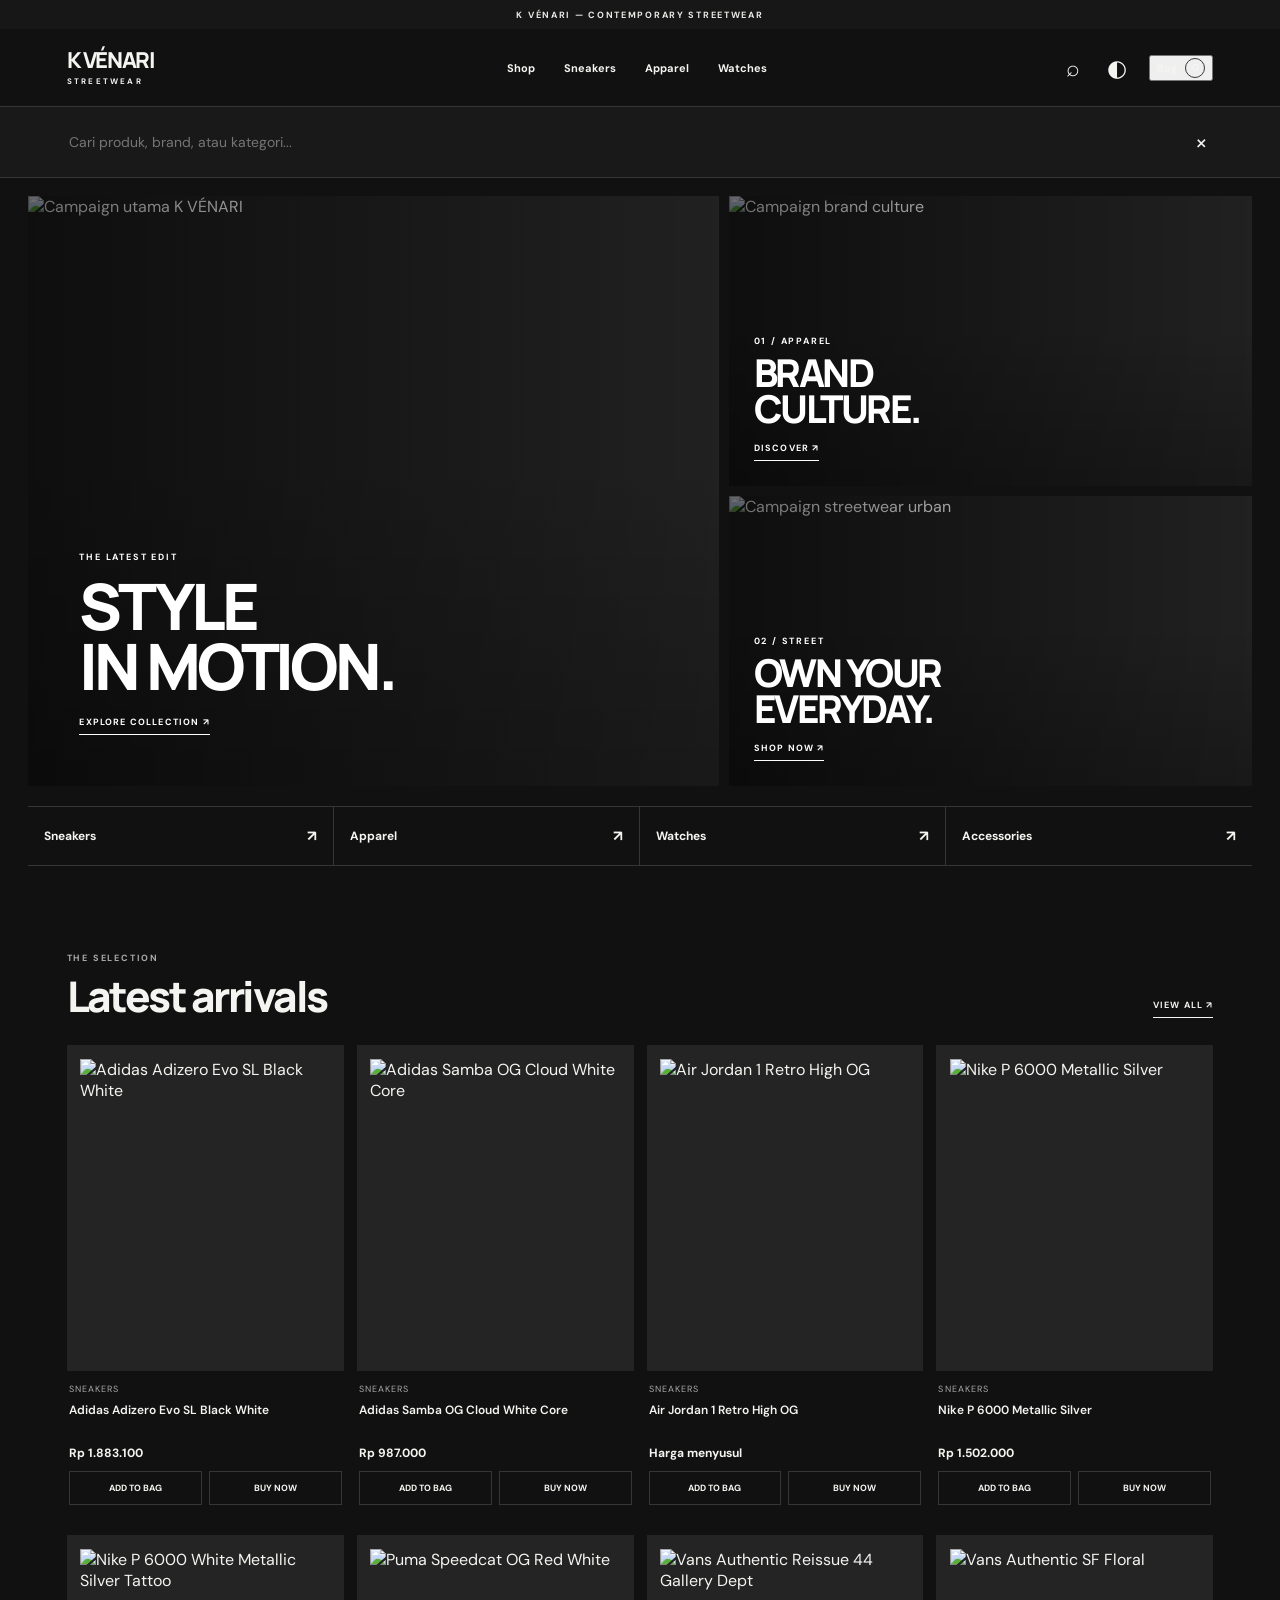
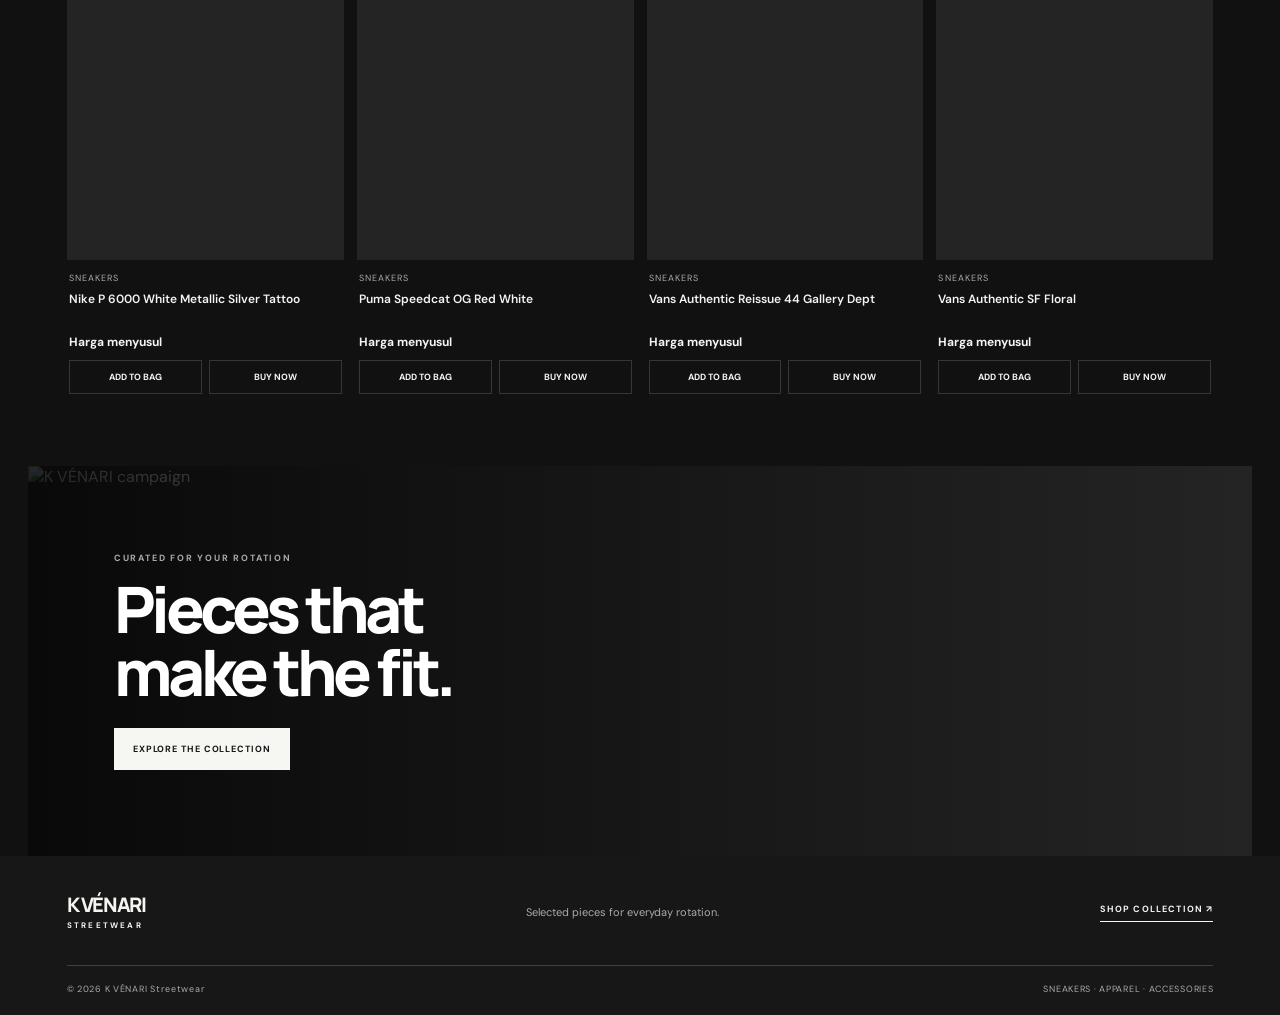
==== index.html @ 0b68bd4e "Add files via upload" ====
<!doctype html>
<html lang="id">
<head>
  <meta charset="utf-8">
  <meta name="viewport" content="width=device-width, initial-scale=1">
  <meta name="theme-color" content="#111111">
  <meta name="description" content="K VÉNARI Streetwear — sneakers, apparel, dan fashion pilihan.">
  <title>K VÉNARI — Streetwear</title>
  <link rel="preconnect" href="https://fonts.googleapis.com">
  <link rel="preconnect" href="https://fonts.gstatic.com" crossorigin>
  <link rel="stylesheet" href="style.css">
  <link rel="stylesheet" href="components.css">
  <link rel="stylesheet" href="responsive.css">
  <script src="products.js" defer></script>
  <script src="app.js" defer></script>
  <script src="cart.js" defer></script>
    <script src="home.js" defer></script>
</head>
<body>
  <div class="announcement">K VÉNARI — CONTEMPORARY STREETWEAR</div>
  <header class="site-header">
    <a class="wordmark" href="index.html" aria-label="K VÉNARI Beranda">K VÉNARI<span>STREETWEAR</span></a>
    <nav class="desktop-nav" aria-label="Navigasi utama">
      <a href="shop.html">Shop</a><a href="shop.html?category=Sneakers">Sneakers</a><a href="shop.html?category=Apparel">Apparel</a><a href="shop.html?category=Watches">Watches</a>
    </nav>
    <div class="header-actions">
      <button class="icon-button" id="search-toggle" aria-label="Cari produk">⌕</button>
      <button class="icon-button theme-toggle" id="theme-toggle" aria-label="Ubah tema">◐</button>
      <button class="bag-link" id="bag-open">Bag <span id="bag-count">0</span></button>
    </div>
  </header>
  <div class="search-panel" id="search-panel" hidden><input id="search-input" type="search" placeholder="Cari produk, brand, atau kategori..." aria-label="Cari produk"><button id="search-close" class="icon-button" aria-label="Tutup pencarian">×</button></div>

  <main>
    <section class="campaign-layout" aria-label="Campaign">
      <a class="campaign campaign-main" href="shop.html"><img src="assets/Campaign.jpg" alt="Campaign utama K VÉNARI" fetchpriority="high"><span class="campaign-shade"></span><span class="campaign-copy"><small>THE LATEST EDIT</small><strong>STYLE<br>IN MOTION.</strong><span class="text-link">EXPLORE COLLECTION ↗</span></span></a>
      <div class="campaign-side"><a class="campaign campaign-small" href="shop.html?category=Apparel"><img src="assets/Campaign2.jpg" alt="Campaign brand culture"><span class="campaign-shade"></span><span class="campaign-copy"><small>01 / APPAREL</small><strong>BRAND<br>CULTURE.</strong><span class="text-link">DISCOVER ↗</span></span></a><a class="campaign campaign-small" href="shop.html?category=Sneakers"><img src="assets/Campaign 3.jpg" alt="Campaign streetwear urban"><span class="campaign-shade"></span><span class="campaign-copy"><small>02 / STREET</small><strong>OWN YOUR<br>EVERYDAY.</strong><span class="text-link">SHOP NOW ↗</span></span></a></div>
    </section>
    <section class="category-strip" aria-label="Kategori produk"><button data-go-category="Sneakers">Sneakers <span>↗</span></button><button data-go-category="Apparel">Apparel <span>↗</span></button><button data-go-category="Watches">Watches <span>↗</span></button><button data-go-category="Accessories">Accessories <span>↗</span></button></section>
    <section class="section-block"><div class="section-heading"><div><p class="eyebrow">THE SELECTION</p><h1>Latest arrivals</h1></div><a class="text-link dark-link" href="shop.html">VIEW ALL ↗</a></div><div class="product-grid" id="latest-grid"></div></section>
    <section class="wide-banner"><img src="assets/Campaign2.jpg" alt="K VÉNARI campaign" loading="lazy"><div><p class="eyebrow">CURATED FOR YOUR ROTATION</p><h2>Pieces that<br>make the fit.</h2><a class="button button-light" href="shop.html">EXPLORE THE COLLECTION</a></div></section>
  </main>

  <footer class="site-footer"><div class="footer-top"><a class="wordmark footer-wordmark" href="index.html">K VÉNARI<span>STREETWEAR</span></a><p>Selected pieces for everyday rotation.</p><a class="text-link" href="shop.html">SHOP COLLECTION ↗</a></div><div class="footer-bottom"><span>© <span id="year"></span> K VÉNARI Streetwear</span><span>SNEAKERS · APPAREL · ACCESSORIES</span></div></footer>
  <div class="toast" id="toast" role="status" aria-live="polite"></div>
  <div class="bag-drawer" id="bag-drawer" aria-hidden="true"><section class="bag-panel" role="dialog" aria-modal="true" aria-label="Shopping bag"><div class="bag-panel-head"><h2>Your bag <span id="drawer-count">(0)</span></h2><button class="bag-close" id="bag-close" aria-label="Tutup keranjang">×</button></div><div id="bag-items"></div><div class="bag-footer" id="bag-footer"></div></section></div>
</body></html>
---- style.css ----
/* K VÉNARI — core design system */
@import url('https://fonts.googleapis.com/css2?family=DM+Sans:wght@400;500;600;700&family=Manrope:wght@400;500;600;700;800&display=swap');

:root {
    --bg: #f7f7f5;
    --surface: #fff;
    --text: #171717;
    --muted: #777;
    --line: #dededb;
    --soft: #efefec;
    --accent: #c9ff38;
    --header: rgba(247,247,245,.94);
    --shadow: 0 14px 40px rgba(0,0,0,.08)
}

:root[data-theme="dark"] {
    --bg: #111;
    --surface: #191919;
    --text: #f4f4f1;
    --muted: #aaa;
    --line: #363636;
    --soft: #242424;
    --header: rgba(17,17,17,.94);
    --accent: #c9ff38;
    --shadow: 0 14px 40px rgba(0,0,0,.25)
}

* {
    box-sizing: border-box
}

html {
    scroll-behavior: smooth;
    scroll-padding-top: 100px
}

body {
    margin: 0;
    background: var(--bg);
    color: var(--text);
    font-family: 'DM Sans',Arial,sans-serif;
    transition: background .2s,color .2s
}

a {
    color: inherit;
    text-decoration: none
}

button,input,select {
    font: inherit
}

button {
    color: inherit
}

.announcement {
    height: 29px;
    background: #171717;
    color: #eaeae7;
    display: flex;
    align-items: center;
    justify-content: center;
    font-size: 9px;
    letter-spacing: .19em;
    font-weight: 700
}

.site-header {
    height: 78px;
    padding: 0 5.2%;
    display: flex;
    align-items: center;
    justify-content: space-between;
    border-bottom: 1px solid var(--line);
    position: sticky;
    top: 0;
    z-index: 20;
    background: var(--header);
    backdrop-filter: blur(16px)
}

.wordmark {
    font-family: Manrope,Arial,sans-serif;
    font-size: 22px;
    font-weight: 800;
    letter-spacing: -1.4px;
    line-height: 1;
    display: flex;
    flex-direction: column;
    gap: 5px;
    white-space: nowrap
}

.wordmark span {
    font: 700 8px 'DM Sans',sans-serif;
    letter-spacing: .28em
}

.desktop-nav {
    display: flex;
    gap: 29px;
    margin-left: 5%;
    font-size: 11px;
    font-weight: 700
}

.desktop-nav a {
    padding: 10px 0;
    position: relative
}

.desktop-nav a:hover:after {
    content: '';
    position: absolute;
    bottom: 3px;
    left: 0;
    width: 100%;
    height: 1px;
    background: var(--text)
}

.header-actions {
    display: flex;
    align-items: center;
    gap: 17px
}

.icon-button {
    background: none;
    border: 0;
    cursor: pointer;
    font-size: 23px;
    padding: 5px
}

.bag-link {
    font-size: 11px;
    font-weight: 700;
    white-space: nowrap
}

.bag-link span {
    display: inline-grid;
    place-items: center;
    min-width: 20px;
    height: 20px;
    border: 1px solid var(--line);
    border-radius: 50%;
    margin-left: 4px;
    font-size: 10px
}

.search-panel {
    display: flex;
    gap: 12px;
    padding: 15px 5.2%;
    border-bottom: 1px solid var(--line);
    background: var(--surface)
}

.search-panel input {
    width: 100%;
    background: transparent;
    color: var(--text);
    border: 0;
    outline: 0;
    font-size: 14px
}

.campaign-layout {
    display: grid;
    grid-template-columns: 1.32fr 1fr;
    gap: 10px;
    padding: 18px 2.2% 0;
    min-height: 600px
}

.campaign {
    position: relative;
    overflow: hidden;
    display: block;
    background: #222;
    color: white;
    min-width: 0
}

.campaign img {
    width: 100%;
    height: 100%;
    position: absolute;
    inset: 0;
    object-fit: cover;
    transition: transform .65s cubic-bezier(.2,.7,.2,1)
}

.campaign:hover img {
    transform: scale(1.035)
}

.campaign-main {
    min-height: 590px
}

.campaign-side {
    display: grid;
    grid-template-rows: 1fr 1fr;
    gap: 10px;
    min-height: 590px
}

.campaign-small {
    min-height: 285px
}

.campaign-shade {
    position: absolute;
    inset: 0;
    background: linear-gradient(90deg,rgba(0,0,0,.58),rgba(0,0,0,.04) 100%),linear-gradient(0deg,rgba(0,0,0,.25),transparent 55%)
}

.campaign-copy {
    position: absolute;
    left: clamp(20px,4vw,58px);
    bottom: clamp(24px,4vw,54px);
    display: flex;
    flex-direction: column;
    align-items: flex-start;
    gap: 13px;
    max-width: 85%
}

.campaign-small .campaign-copy {
    left: 25px;
    bottom: 25px;
    gap: 8px
}

.campaign-copy small,.eyebrow {
    font-size: 9px;
    letter-spacing: .2em;
    font-weight: 700
}

.campaign-copy strong {
    font-family: Manrope,Arial,sans-serif;
    font-size: clamp(32px,5vw,70px);
    line-height: .94;
    letter-spacing: -.065em;
    font-weight: 800
}

.campaign-small .campaign-copy strong {
    font-size: clamp(24px,3vw,39px)
}

.text-link {
    font-size: 9px;
    letter-spacing: .13em;
    font-weight: 700;
    border-bottom: 1px solid currentColor;
    padding-bottom: 6px;
    display: inline-block
}

.campaign-copy .text-link {
    margin-top: 7px
}

.category-strip {
    display: grid;
    grid-template-columns: repeat(4,1fr);
    margin: 20px 2.2% 0;
    border-top: 1px solid var(--line);
    border-bottom: 1px solid var(--line)
}

.category-strip button {
    display: flex;
    justify-content: space-between;
    align-items: center;
    padding: 19px 16px;
    border: 0;
    border-right: 1px solid var(--line);
    background: transparent;
    font-size: 12px;
    font-weight: 700;
    cursor: pointer;
    text-align: left
}

.category-strip button:last-child {
    border-right: 0
}

.category-strip button span {
    font-size: 15px
}

.category-strip button:hover {
    background: var(--soft)
}

.section-block {
    padding: 86px 5.2% 72px
}

.section-heading {
    display: flex;
    align-items: flex-end;
    justify-content: space-between;
    gap: 20px;
    margin-bottom: 27px
}

.eyebrow {
    color: var(--muted);
    margin: 0 0 10px
}

.section-heading h1,.section-heading h2 {
    font: 800 clamp(28px,3.3vw,43px)/1.05 Manrope,Arial,sans-serif;
    letter-spacing: -.06em;
    margin: 0
}

.dark-link {
    color: var(--text);
    white-space: nowrap
}

.product-grid {
    display: grid;
    grid-template-columns: repeat(4,minmax(0,1fr));
    gap: 30px 13px
}

.product-card {
    min-width: 0;
    position: relative
}

.product-image {
    display: block;
    position: relative;
    overflow: hidden;
    background: var(--soft);
    aspect-ratio: 4/4.7
}

.product-image img {
    width: 100%;
    height: 100%;
    object-fit: contain;
    mix-blend-mode: multiply;
    transition: transform .35s;
    padding: 5%;
    display: block
}

.product-image:hover img {
    transform: scale(1.045)
}

:root[data-theme="dark"] .product-image img {
    mix-blend-mode: normal
}

.product-quick {
    position: absolute;
    left: 9px;
    right: 9px;
    bottom: 9px;
    background: var(--surface);
    color: var(--text);
    border: 0;
    padding: 11px 8px;
    font-size: 10px;
    font-weight: 700;
    letter-spacing: .04em;
    cursor: pointer;
    opacity: 0;
    transform: translateY(5px);
    transition: .2s
}

.product-image:hover .product-quick {
    opacity: 1;
    transform: none
}

.product-info {
    padding: 12px 2px 0
}

.product-category {
    font-size: 9px;
    letter-spacing: .12em;
    color: var(--muted);
    text-transform: uppercase;
    margin-bottom: 7px
}

.product-name {
    font-size: 12px;
    font-weight: 600;
    line-height: 1.45;
    display: block;
    min-height: 35px
}

.product-price {
    font-size: 12px;
    font-weight: 700;
    margin-top: 8px
}

.price-note {
    font-size: 10px;
    color: var(--muted);
    font-weight: 400
}

.wide-banner {
    position: relative;
    margin: 0 2.2%;
    min-height: 390px;
    background: #242424;
    color: white;
    overflow: hidden;
    display: flex;
    align-items: center
}

.wide-banner>img {
    position: absolute;
    inset: 0;
    width: 100%;
    height: 100%;
    object-fit: cover;
    opacity: .55
}

.wide-banner:after {
    content: '';
    position: absolute;
    inset: 0;
    background: linear-gradient(90deg,rgba(0,0,0,.75),transparent)
}

.wide-banner>div {
    position: relative;
    z-index: 1;
    padding: 50px 7%;
    max-width: 530px
}

.wide-banner h2 {
    font: 800 clamp(38px,5vw,64px)/.98 Manrope,sans-serif;
    letter-spacing: -.07em;
    margin: 14px 0 25px
}

.button {
    display: inline-flex;
    justify-content: center;
    align-items: center;
    padding: 14px 18px;
    font-size: 9px;
    font-weight: 700;
    letter-spacing: .1em;
    border: 1px solid transparent;
    cursor: pointer
}

.button-light {
    background: #f6f6f2;
    color: #171717
}

.button-dark {
    background: var(--text);
    color: var(--bg)
}

.button-outline {
    border-color: var(--line);
    background: transparent
}

.shop-toolbar {
    display: flex;
    justify-content: space-between;
    align-items: flex-start;
    gap: 20px;
    margin-bottom: 26px
}

.category-filters {
    display: flex;
    flex-wrap: wrap;
    gap: 7px
}

.filter-chip {
    border: 1px solid var(--line);
    background: transparent;
    padding: 9px 13px;
    border-radius: 30px;
    font-size: 10px;
    cursor: pointer
}

.filter-chip.active,.filter-chip:hover {
    background: var(--text);
    border-color: var(--text);
    color: var(--bg)
}

#sort-select {
    background: var(--surface);
    color: var(--text);
    border: 1px solid var(--line);
    padding: 10px;
    font-size: 10px;
    min-width: 130px
}

.result-count {
    font-size: 11px;
    color: var(--muted)
}

.empty-state {
    padding: 45px 0;
    color: var(--muted);
    font-size: 13px
}

.content-view {
    padding: 55px 5.2% 85px;
    min-height: 55vh
}

.breadcrumb {
    font-size: 10px;
    color: var(--muted);
    margin-bottom: 26px
}

.detail-layout {
    display: grid;
    grid-template-columns: 1.1fr .9fr;
    gap: 7%;
}

.detail-gallery {
    display: grid;
    grid-template-columns: repeat(2,minmax(0,1fr));
    gap: 9px;
    align-content: start
}

.detail-gallery img {
    width: 100%;
    aspect-ratio: 4/4.8;
    object-fit: contain;
    background: var(--soft);
    padding: 6%
}

.detail-info {
    position: sticky;
    top: 125px;
    align-self: start
}

.detail-info h1 {
    font: 800 clamp(28px,4vw,46px)/1.04 Manrope,sans-serif;
    letter-spacing: -.06em;
    margin: 8px 0 16px
}

.detail-price {
    font-size: 17px;
    font-weight: 700;
    margin: 20px 0
}

.detail-description {
    font-size: 13px;
    color: var(--muted);
    line-height: 1.8;
    border-top: 1px solid var(--line);
    padding-top: 18px
}

.detail-actions {
    display: flex;
    gap: 9px;
    margin-top: 24px
}

.detail-actions .button {
    flex: 1
}

.back-link {
    display: inline-block;
    margin-bottom: 25px;
    font-size: 11px;
    border-bottom: 1px solid var(--line);
    padding-bottom: 5px
}

.cart-layout {
    display: grid;
    grid-template-columns: 1.5fr .7fr;
    gap: 7%
}

.cart-list {
    border-top: 1px solid var(--line)
}

.cart-item {
    display: grid;
    grid-template-columns: 110px 1fr auto;
    gap: 17px;
    padding: 18px 0;
    border-bottom: 1px solid var(--line)
}

.cart-item img {
    width: 110px;
    height: 125px;
    object-fit: contain;
    background: var(--soft);
    padding: 6%
}

.cart-item h3 {
    font-size: 13px;
    margin: 4px 0 9px
}

.cart-item p {
    font-size: 11px;
    color: var(--muted);
    margin: 0 0 10px
}

.quantity-control {
    display: flex;
    align-items: center;
    gap: 12px;
    font-size: 12px
}

.quantity-control button,.remove-item {
    border: 1px solid var(--line);
    background: transparent;
    width: 26px;
    height: 26px;
    cursor: pointer
}

.remove-item {
    width: auto;
    height: auto;
    border: 0;
    text-decoration: underline;
    color: var(--muted);
    font-size: 10px;
    margin-top: 8px
}

.cart-summary {
    background: var(--surface);
    padding: 22px;
    height: max-content;
    border: 1px solid var(--line)
}

.cart-summary h2 {
    font: 700 19px Manrope,sans-serif;
    margin: 0 0 20px
}

.summary-row {
    display: flex;
    justify-content: space-between;
    gap: 12px;
    font-size: 12px;
    margin: 15px 0
}

.summary-total {
    padding-top: 15px;
    border-top: 1px solid var(--line);
    font-weight: 700
}

.cart-summary .button {
    width: 100%;
    margin-top: 10px
}

.checkout-layout {
    display: grid;
    grid-template-columns: 1fr .8fr;
    gap: 7%
}

.form-section {
    margin-bottom: 28px
}

.form-section h2 {
    font: 700 19px Manrope,sans-serif;
    margin: 0 0 18px
}

.field {
    display: flex;
    flex-direction: column;
    gap: 7px;
    margin-bottom: 14px
}

.field label {
    font-size: 11px;
    font-weight: 600
}

.field input,.field textarea,.field select {
    width: 100%;
    padding: 13px;
    background: var(--surface);
    color: var(--text);
    border: 1px solid var(--line);
    outline: none;
    font-size: 12px
}

.field input:focus,.field textarea:focus {
    border-color: var(--text)
}

.payment-box {
    background: var(--soft);
    padding: 16px;
    font-size: 12px;
    line-height: 1.8
}

.payment-number {
    font-weight: 700;
    font-size: 15px;
    letter-spacing: .04em
}

.site-footer {
    background: #171717;
    color: #f4f4f1;
    padding: 38px 5.2% 20px
}

.footer-top {
    display: flex;
    align-items: center;
    justify-content: space-between;
    gap: 20px;
    padding-bottom: 35px
}

.footer-wordmark {
    font-size: 20px
}

.footer-top p {
    font-size: 11px;
    color: #aaa
}

.footer-bottom {
    border-top: 1px solid #414141;
    padding-top: 17px;
    display: flex;
    justify-content: space-between;
    gap: 15px;
    color: #aaa;
    font-size: 9px;
    letter-spacing: .08em
}

.toast {
    position: fixed;
    bottom: 22px;
    left: 50%;
    transform: translate(-50%,20px);
    padding: 13px 18px;
    background: var(--text);
    color: var(--bg);
    font-size: 12px;
    z-index: 50;
    opacity: 0;
    pointer-events: none;
    transition: .25s;
    box-shadow: var(--shadow)
}

.toast.show {
    opacity: 1;
    transform: translate(-50%,0)
}

.mobile-only {
    display: none
}

@media(max-width:900px) {

    .site-header {
        padding: 0 4%;
        height: 70px
    }

    .desktop-nav {
        gap: 15px;
        margin-left: 0
    }

    .campaign-layout {
        min-height: 480px;
        grid-template-columns: 1.2fr 1fr
    }

    .campaign-main,.campaign-side {
        min-height: 470px
    }

    .campaign-small {
        min-height: 230px
    }

    .product-grid {
        grid-template-columns: repeat(3,minmax(0,1fr));
        gap: 25px 10px
    }

    .section-block {
        padding: 65px 4%
    }

    .detail-layout {
        gap: 4%
    }

    .cart-layout,.checkout-layout {
        gap: 4%
    }

}

@media(max-width:620px) {

    .announcement {
        height: 25px;
        font-size: 8px
    }

    .site-header {
        height: 64px;
        padding: 0 4%;
        gap: 10px
    }

    .wordmark {
        font-size: 18px;
        letter-spacing: -1px
    }

    .wordmark span {
        font-size: 7px
    }

    .desktop-nav {
        display: none
    }

    .header-actions {
        gap: 9px
    }

    .icon-button {
        font-size: 20px
    }

    .campaign-layout {
        display: flex;
        flex-direction: column;
        padding: 10px 3% 0;
        gap: 8px;
        min-height: 0
    }

    .campaign-main {
        min-height: 410px
    }

    .campaign-side {
        display: grid;
        grid-template-columns: 1fr 1fr;
        grid-template-rows: 220px;
        gap: 8px;
        min-height: 0
    }

    .campaign-small {
        min-height: 220px
    }

    .campaign-copy {
        left: 22px;
        bottom: 26px
    }

    .campaign-copy strong {
        font-size: 43px
    }

    .campaign-small .campaign-copy {
        left: 13px;
        bottom: 16px;
        gap: 7px
    }

    .campaign-small .campaign-copy strong {
        font-size: clamp(21px,6vw,29px)
    }

    .campaign-small .campaign-copy small {
        font-size: 7px
    }

    .campaign-copy .text-link {
        font-size: 8px
    }

    .category-strip {
        margin: 12px 3% 0;
        grid-template-columns: repeat(2,1fr)
    }

    .category-strip button {
        padding: 15px 12px;
        font-size: 11px;
        border-bottom: 1px solid var(--line)
    }

    .category-strip button:nth-child(2) {
        border-right: 0
    }

    .category-strip button:nth-child(3),.category-strip button:nth-child(4) {
        border-bottom: 0
    }

    .section-block {
        padding: 54px 3%
    }

    .section-heading {
        align-items: flex-end;
        margin-bottom: 20px
    }

    .section-heading h1,.section-heading h2 {
        font-size: 30px
    }

    .section-heading .text-link {
        font-size: 8px
    }

    .product-grid {
        grid-template-columns: repeat(2,minmax(0,1fr));
        gap: 24px 9px
    }

    .product-name {
        font-size: 11px;
        min-height: 0
    }

    .product-price {
        font-size: 11px
    }

    .product-quick {
        opacity: 1;
        transform: none;
        bottom: 6px;
        left: 6px;
        right: 6px;
        padding: 9px 5px;
        font-size: 9px
    }

    .wide-banner {
        margin: 0 3%;
        min-height: 330px
    }

    .wide-banner>div {
        padding: 35px 7%
    }

    .wide-banner h2 {
        font-size: 46px
    }

    .shop-toolbar {
        flex-direction: column;
        align-items: stretch
    }

    .category-filters {
        flex-wrap: nowrap;
        overflow-x: auto;
        padding-bottom: 6px
    }

    .filter-chip {
        white-space: nowrap
    }

    .category-filters::-webkit-scrollbar {
        height: 3px
    }

    .category-filters::-webkit-scrollbar-thumb {
        background: var(--line)
    }

    #sort-select {
        width: 100%
    }

    .content-view {
        padding: 35px 4% 60px
    }

    .detail-layout {
        grid-template-columns: 1fr;
        gap: 28px
    }

    .detail-gallery {
        gap: 6px
    }

    .detail-info {
        position: static
    }

    .detail-info h1 {
        font-size: 32px
    }

    .detail-actions {
        position: sticky;
        bottom: 8px;
        background: var(--bg);
        padding: 8px 0;
        z-index: 5
    }

    .cart-layout,.checkout-layout {
        grid-template-columns: 1fr;
        gap: 30px
    }

    .cart-item {
        grid-template-columns: 82px 1fr auto;
        gap: 11px
    }

    .cart-item img {
        width: 82px;
        height: 100px
    }

    .cart-item h3 {
        font-size: 11px
    }

    .cart-item .product-price {
        font-size: 11px
    }

    .footer-top {
        align-items: flex-start;
        flex-direction: column;
        gap: 16px
    }

    .footer-bottom {
        flex-direction: column;
        gap: 8px
    }

    .result-count {
        font-size: 10px
    }

    .product-image {
        aspect-ratio: 4/4.8
    }

}
---- components.css ----
/* K VÉNARI — reusable components */
.product-card{min-width:0;position:relative}
.product-image{display:block;position:relative;overflow:hidden;background:var(--soft);aspect-ratio:4/4.7}
.product-image img{display:block;width:100%;height:100%;object-fit:contain;padding:5%;transition:transform .35s}
.product-image:hover img{transform:scale(1.04)}
.product-info{padding:12px 2px 0}
.product-category{font-size:9px;letter-spacing:.12em;color:var(--muted);text-transform:uppercase;margin-bottom:7px}
.product-name{font-size:12px;font-weight:600;line-height:1.45;display:block;min-height:35px}
.product-price{font-size:12px;font-weight:700;margin-top:8px}
.product-actions{display:flex;gap:7px;margin-top:10px}
.product-actions button{flex:1;min-width:0;padding:10px 7px;border:1px solid var(--line);background:transparent;color:var(--text);font-size:9px;font-weight:700;cursor:pointer}
.product-actions button:hover{background:var(--text);color:var(--bg)}
.product-badge{position:absolute;top:10px;left:10px;background:var(--accent);color:#171717;padding:6px 8px;font-size:8px;font-weight:800;letter-spacing:.08em;z-index:1}
.bag-drawer{position:fixed;inset:0;z-index:100;display:none;background:rgba(0,0,0,.48);justify-content:flex-end}
.bag-drawer.open{display:flex}
.bag-panel{width:min(440px,100%);height:100%;overflow:auto;background:var(--bg);color:var(--text);padding:24px}
.bag-panel-head{display:flex;justify-content:space-between;align-items:center;border-bottom:1px solid var(--line);padding-bottom:18px}
.bag-panel-head h2{font:800 22px Manrope,sans-serif;margin:0}
.bag-close{border:0;background:transparent;font-size:28px;cursor:pointer}
.bag-line{display:grid;grid-template-columns:76px 1fr auto;gap:12px;padding:16px 0;border-bottom:1px solid var(--line)}
.bag-line img{width:76px;height:90px;object-fit:contain;background:var(--soft);padding:5%}
.bag-line h3{font-size:12px;margin:4px 0 8px}
.bag-line p{font-size:11px;color:var(--muted);margin:0 0 8px}
.bag-qty{display:flex;align-items:center;gap:9px;font-size:12px}
.bag-qty button{width:25px;height:25px;border:1px solid var(--line);background:transparent;color:var(--text)}
.bag-footer{padding-top:18px}
.bag-footer .button{width:100%;margin-top:10px}
.bag-empty{padding:35px 0;color:var(--muted);font-size:13px}
.form-message{font-size:12px;line-height:1.6;padding:12px;background:var(--soft);margin-top:12px}
---- responsive.css ----
/* K VÉNARI — responsive refinements */
@media(max-width:620px){
  .product-actions button{padding:10px 4px;font-size:8px}
  .bag-panel{padding:18px}
  .bag-line{grid-template-columns:68px 1fr auto;gap:9px}
  .bag-line img{width:68px;height:82px}
  .product-name{min-height:0}
}
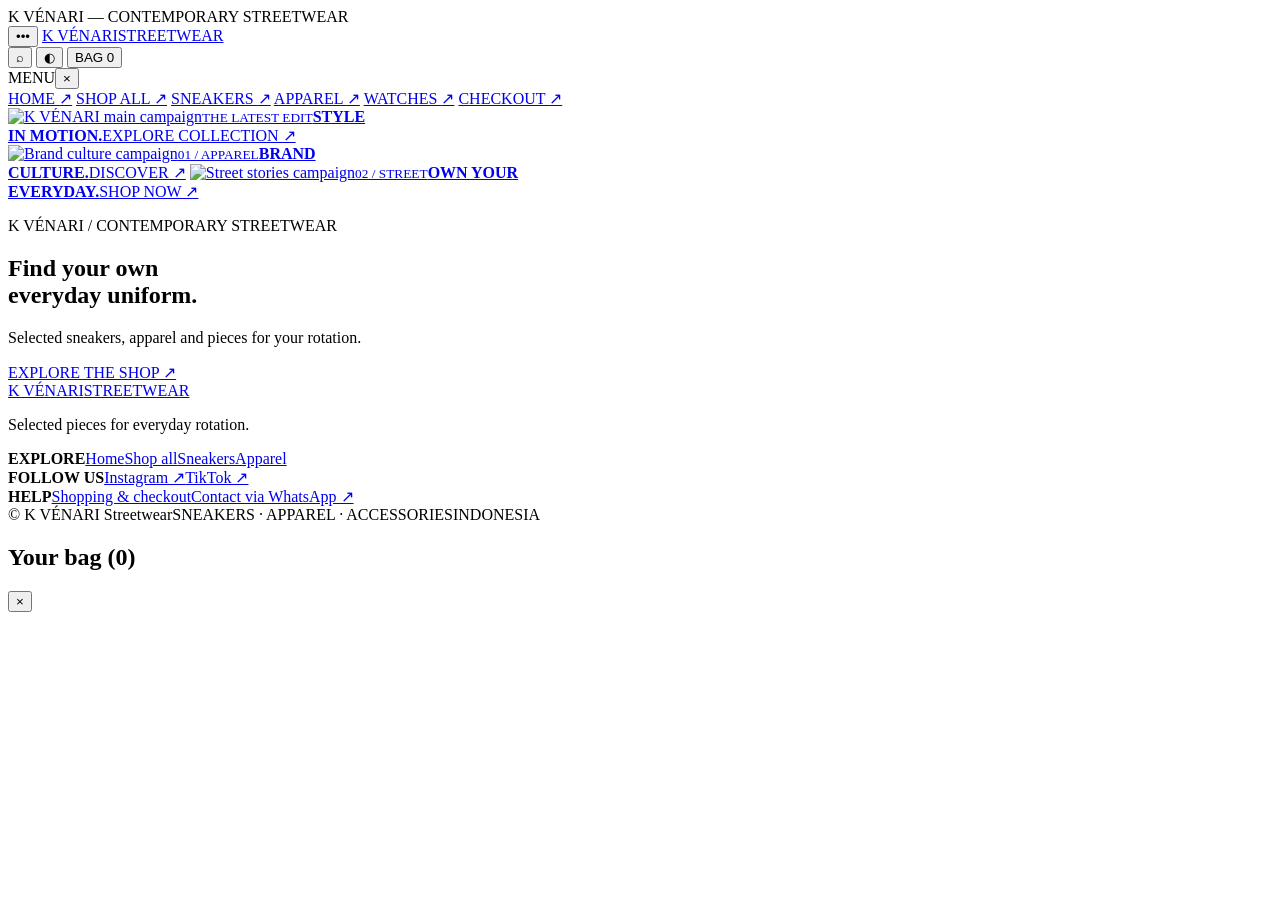
==== commit 616d5a1d: "Add files via upload" ====
--- a/index.html
+++ b/index.html
@@ -1,47 +1,48 @@
 <!doctype html>
 <html lang="id">
 <head>
-  <meta charset="utf-8">
-  <meta name="viewport" content="width=device-width, initial-scale=1">
-  <meta name="theme-color" content="#111111">
-  <meta name="description" content="K VÉNARI Streetwear — sneakers, apparel, dan fashion pilihan.">
-  <title>K VÉNARI — Streetwear</title>
-  <link rel="preconnect" href="https://fonts.googleapis.com">
-  <link rel="preconnect" href="https://fonts.gstatic.com" crossorigin>
-  <link rel="stylesheet" href="style.css">
-  <link rel="stylesheet" href="components.css">
-  <link rel="stylesheet" href="responsive.css">
-  <script src="products.js" defer></script>
-  <script src="app.js" defer></script>
-  <script src="cart.js" defer></script>
-    <script src="home.js" defer></script>
-</head>
-<body>
-  <div class="announcement">K VÉNARI — CONTEMPORARY STREETWEAR</div>
-  <header class="site-header">
-    <a class="wordmark" href="index.html" aria-label="K VÉNARI Beranda">K VÉNARI<span>STREETWEAR</span></a>
-    <nav class="desktop-nav" aria-label="Navigasi utama">
-      <a href="shop.html">Shop</a><a href="shop.html?category=Sneakers">Sneakers</a><a href="shop.html?category=Apparel">Apparel</a><a href="shop.html?category=Watches">Watches</a>
-    </nav>
-    <div class="header-actions">
-      <button class="icon-button" id="search-toggle" aria-label="Cari produk">⌕</button>
-      <button class="icon-button theme-toggle" id="theme-toggle" aria-label="Ubah tema">◐</button>
-      <button class="bag-link" id="bag-open">Bag <span id="bag-count">0</span></button>
-    </div>
-  </header>
-  <div class="search-panel" id="search-panel" hidden><input id="search-input" type="search" placeholder="Cari produk, brand, atau kategori..." aria-label="Cari produk"><button id="search-close" class="icon-button" aria-label="Tutup pencarian">×</button></div>
-
-  <main>
-    <section class="campaign-layout" aria-label="Campaign">
-      <a class="campaign campaign-main" href="shop.html"><img src="assets/Campaign.jpg" alt="Campaign utama K VÉNARI" fetchpriority="high"><span class="campaign-shade"></span><span class="campaign-copy"><small>THE LATEST EDIT</small><strong>STYLE<br>IN MOTION.</strong><span class="text-link">EXPLORE COLLECTION ↗</span></span></a>
-      <div class="campaign-side"><a class="campaign campaign-small" href="shop.html?category=Apparel"><img src="assets/Campaign2.jpg" alt="Campaign brand culture"><span class="campaign-shade"></span><span class="campaign-copy"><small>01 / APPAREL</small><strong>BRAND<br>CULTURE.</strong><span class="text-link">DISCOVER ↗</span></span></a><a class="campaign campaign-small" href="shop.html?category=Sneakers"><img src="assets/Campaign 3.jpg" alt="Campaign streetwear urban"><span class="campaign-shade"></span><span class="campaign-copy"><small>02 / STREET</small><strong>OWN YOUR<br>EVERYDAY.</strong><span class="text-link">SHOP NOW ↗</span></span></a></div>
-    </section>
-    <section class="category-strip" aria-label="Kategori produk"><button data-go-category="Sneakers">Sneakers <span>↗</span></button><button data-go-category="Apparel">Apparel <span>↗</span></button><button data-go-category="Watches">Watches <span>↗</span></button><button data-go-category="Accessories">Accessories <span>↗</span></button></section>
-    <section class="section-block"><div class="section-heading"><div><p class="eyebrow">THE SELECTION</p><h1>Latest arrivals</h1></div><a class="text-link dark-link" href="shop.html">VIEW ALL ↗</a></div><div class="product-grid" id="latest-grid"></div></section>
-    <section class="wide-banner"><img src="assets/Campaign2.jpg" alt="K VÉNARI campaign" loading="lazy"><div><p class="eyebrow">CURATED FOR YOUR ROTATION</p><h2>Pieces that<br>make the fit.</h2><a class="button button-light" href="shop.html">EXPLORE THE COLLECTION</a></div></section>
-  </main>
-
-  <footer class="site-footer"><div class="footer-top"><a class="wordmark footer-wordmark" href="index.html">K VÉNARI<span>STREETWEAR</span></a><p>Selected pieces for everyday rotation.</p><a class="text-link" href="shop.html">SHOP COLLECTION ↗</a></div><div class="footer-bottom"><span>© <span id="year"></span> K VÉNARI Streetwear</span><span>SNEAKERS · APPAREL · ACCESSORIES</span></div></footer>
-  <div class="toast" id="toast" role="status" aria-live="polite"></div>
-  <div class="bag-drawer" id="bag-drawer" aria-hidden="true"><section class="bag-panel" role="dialog" aria-modal="true" aria-label="Shopping bag"><div class="bag-panel-head"><h2>Your bag <span id="drawer-count">(0)</span></h2><button class="bag-close" id="bag-close" aria-label="Tutup keranjang">×</button></div><div id="bag-items"></div><div class="bag-footer" id="bag-footer"></div></section></div>
-</body></html>
+<meta charset="utf-8"><meta name="viewport" content="width=device-width, initial-scale=1">
+<meta name="theme-color" content="#111111"><meta name="description" content="K VÉNARI Streetwear — contemporary streetwear.">
+<title>K VÉNARI — Streetwear</title>
+<link rel="preconnect" href="https://fonts.googleapis.com"><link rel="preconnect" href="https://fonts.gstatic.com" crossorigin>
+<link rel="stylesheet" href="style.css"><link rel="stylesheet" href="components.css"><link rel="stylesheet" href="responsive.css">
+<script src="products.js" defer></script><script src="app.js" defer></script><script src="cart.js" defer></script><script src="home.js" defer></script>
+</head><body><div class="announcement">K VÉNARI — CONTEMPORARY STREETWEAR</div>
+<header class="site-header">
+  <button class="menu-dots" id="menu-open" aria-label="Buka navigasi">•••</button>
+  <a class="wordmark header-wordmark" href="index.html">K VÉNARI<span>STREETWEAR</span></a>
+  <div class="header-actions">
+    <button class="icon-button" id="search-toggle" aria-label="Cari produk">⌕</button>
+    <button class="icon-button" id="theme-toggle" aria-label="Ubah tema">◐</button>
+    <button class="bag-link" id="bag-open" aria-label="Buka keranjang">BAG <span id="bag-count">0</span></button>
+  </div>
+</header>
+<div class="search-panel" id="search-panel" hidden><input id="search-input" type="search" placeholder="Cari produk, brand, atau kategori..." aria-label="Cari produk"><button id="search-close" class="icon-button" aria-label="Tutup pencarian">×</button></div>
+<div class="menu-overlay" id="menu-overlay" aria-hidden="true">
+  <nav class="menu-panel">
+    <div class="menu-panel-head"><span>MENU</span><button id="menu-close" aria-label="Tutup menu">×</button></div>
+    <a href="index.html">HOME <span>↗</span></a>
+    <a href="shop.html">SHOP ALL <span>↗</span></a>
+    <a href="shop.html?category=Sneakers">SNEAKERS <span>↗</span></a>
+    <a href="shop.html?category=Apparel">APPAREL <span>↗</span></a>
+    <a href="shop.html?category=Watches">WATCHES <span>↗</span></a>
+    <a href="checkout.html">CHECKOUT <span>↗</span></a>
+  </nav>
+</div><main><section class="home-campaigns">
+  <a class="campaign campaign-main" href="shop.html"><img src="assets/Campaign.jpg" alt="K VÉNARI main campaign" fetchpriority="high"><span class="campaign-shade"></span><span class="campaign-copy"><small>THE LATEST EDIT</small><strong>STYLE<br>IN MOTION.</strong><span class="text-link">EXPLORE COLLECTION ↗</span></span></a>
+  <div class="campaign-side">
+    <a class="campaign campaign-small" href="shop.html?category=Apparel"><img src="assets/Campaign2.jpg" alt="Brand culture campaign"><span class="campaign-shade"></span><span class="campaign-copy"><small>01 / APPAREL</small><strong>BRAND<br>CULTURE.</strong><span class="text-link">DISCOVER ↗</span></span></a>
+    <a class="campaign campaign-small" href="shop.html?category=Sneakers"><img src="assets/Campaign 3.jpg" alt="Street stories campaign"><span class="campaign-shade"></span><span class="campaign-copy"><small>02 / STREET</small><strong>OWN YOUR<br>EVERYDAY.</strong><span class="text-link">SHOP NOW ↗</span></span></a>
+  </div>
+</section>
+<section class="home-intro"><p class="eyebrow">K VÉNARI / CONTEMPORARY STREETWEAR</p><h1>Find your own<br>everyday uniform.</h1><p>Selected sneakers, apparel and pieces for your rotation.</p><a class="button button-light" href="shop.html">EXPLORE THE SHOP ↗</a></section></main><footer class="site-footer">
+  <div class="footer-main">
+    <div><a class="wordmark footer-wordmark" href="index.html">K VÉNARI<span>STREETWEAR</span></a><p>Selected pieces for everyday rotation.</p></div>
+    <div class="footer-column"><strong>EXPLORE</strong><a href="index.html">Home</a><a href="shop.html">Shop all</a><a href="shop.html?category=Sneakers">Sneakers</a><a href="shop.html?category=Apparel">Apparel</a></div>
+    <div class="footer-column"><strong>FOLLOW US</strong><a href="https://www.instagram.com/" target="_blank" rel="noopener">Instagram ↗</a><a href="https://www.tiktok.com/" target="_blank" rel="noopener">TikTok ↗</a></div>
+    <div class="footer-column"><strong>HELP</strong><a href="checkout.html">Shopping & checkout</a><a href="https://wa.me/6289670329456" target="_blank" rel="noopener">Contact via WhatsApp ↗</a></div>
+  </div>
+  <div class="footer-bottom"><span>© <span id="year"></span> K VÉNARI Streetwear</span><span>SNEAKERS · APPAREL · ACCESSORIES</span><span>INDONESIA</span></div>
+</footer>
+<div class="toast" id="toast" role="status" aria-live="polite"></div>
+<div class="bag-drawer" id="bag-drawer" aria-hidden="true"><section class="bag-panel" role="dialog" aria-modal="true" aria-label="Shopping bag"><div class="bag-panel-head"><h2>Your bag <span id="drawer-count">(0)</span></h2><button class="bag-close" id="bag-close" aria-label="Tutup keranjang">×</button></div><div id="bag-items"></div><div class="bag-footer" id="bag-footer"></div></section></div></body></html>
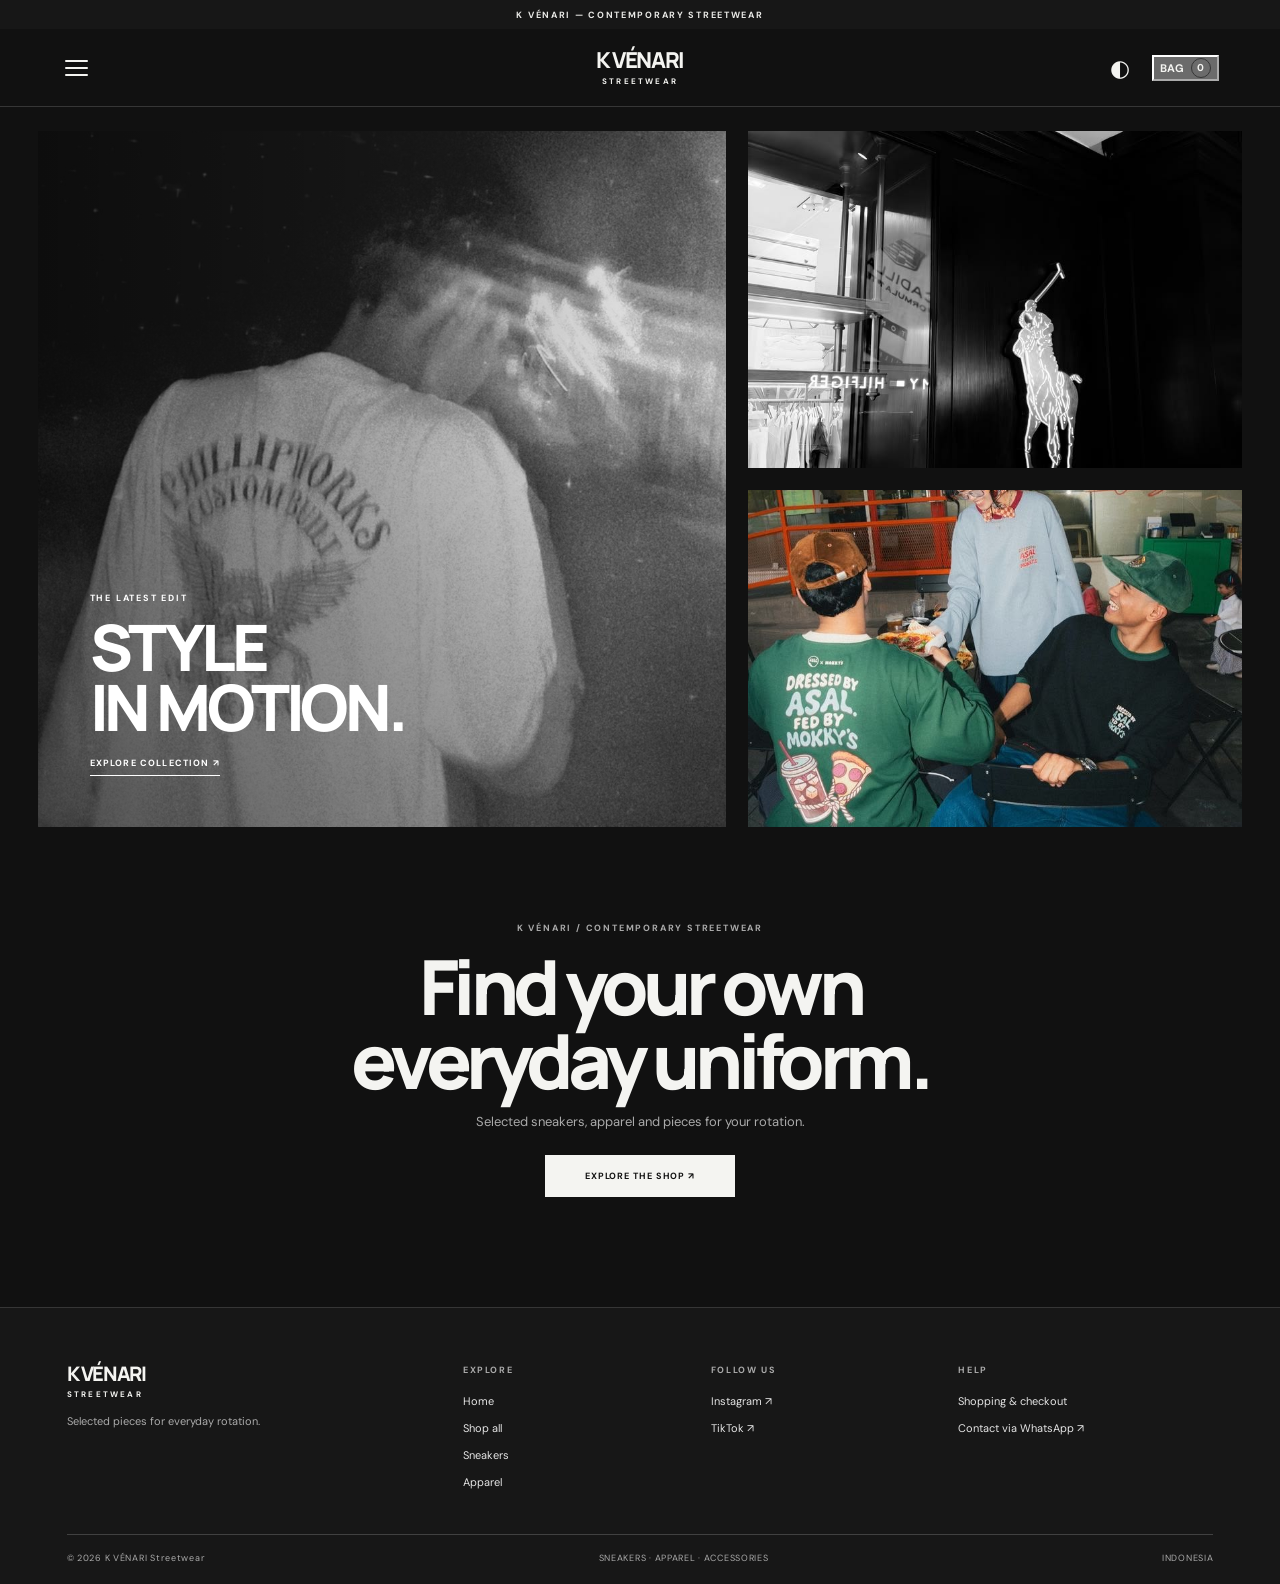
==== commit 5b35cfb2: "Add files via upload" ====
--- a/index.html
+++ b/index.html
@@ -9,15 +9,13 @@
 <script src="products.js" defer></script><script src="app.js" defer></script><script src="cart.js" defer></script><script src="home.js" defer></script>
 </head><body><div class="announcement">K VÉNARI — CONTEMPORARY STREETWEAR</div>
 <header class="site-header">
-  <button class="menu-dots" id="menu-open" aria-label="Buka navigasi">•••</button>
+  <button class="menu-dots" id="menu-open" aria-label="Buka navigasi"><span></span><span></span><span></span></button>
   <a class="wordmark header-wordmark" href="index.html">K VÉNARI<span>STREETWEAR</span></a>
   <div class="header-actions">
-    <button class="icon-button" id="search-toggle" aria-label="Cari produk">⌕</button>
     <button class="icon-button" id="theme-toggle" aria-label="Ubah tema">◐</button>
     <button class="bag-link" id="bag-open" aria-label="Buka keranjang">BAG <span id="bag-count">0</span></button>
   </div>
 </header>
-<div class="search-panel" id="search-panel" hidden><input id="search-input" type="search" placeholder="Cari produk, brand, atau kategori..." aria-label="Cari produk"><button id="search-close" class="icon-button" aria-label="Tutup pencarian">×</button></div>
 <div class="menu-overlay" id="menu-overlay" aria-hidden="true">
   <nav class="menu-panel">
     <div class="menu-panel-head"><span>MENU</span><button id="menu-close" aria-label="Tutup menu">×</button></div>
@@ -28,14 +26,10 @@
     <a href="shop.html?category=Watches">WATCHES <span>↗</span></a>
     <a href="checkout.html">CHECKOUT <span>↗</span></a>
   </nav>
-</div><main><section class="home-campaigns">
-  <a class="campaign campaign-main" href="shop.html"><img src="assets/Campaign.jpg" alt="K VÉNARI main campaign" fetchpriority="high"><span class="campaign-shade"></span><span class="campaign-copy"><small>THE LATEST EDIT</small><strong>STYLE<br>IN MOTION.</strong><span class="text-link">EXPLORE COLLECTION ↗</span></span></a>
-  <div class="campaign-side">
-    <a class="campaign campaign-small" href="shop.html?category=Apparel"><img src="assets/Campaign2.jpg" alt="Brand culture campaign"><span class="campaign-shade"></span><span class="campaign-copy"><small>01 / APPAREL</small><strong>BRAND<br>CULTURE.</strong><span class="text-link">DISCOVER ↗</span></span></a>
-    <a class="campaign campaign-small" href="shop.html?category=Sneakers"><img src="assets/Campaign 3.jpg" alt="Street stories campaign"><span class="campaign-shade"></span><span class="campaign-copy"><small>02 / STREET</small><strong>OWN YOUR<br>EVERYDAY.</strong><span class="text-link">SHOP NOW ↗</span></span></a>
-  </div>
-</section>
-<section class="home-intro"><p class="eyebrow">K VÉNARI / CONTEMPORARY STREETWEAR</p><h1>Find your own<br>everyday uniform.</h1><p>Selected sneakers, apparel and pieces for your rotation.</p><a class="button button-light" href="shop.html">EXPLORE THE SHOP ↗</a></section></main><footer class="site-footer">
+</div><main class="home-page"><section class="home-campaigns">
+<a class="campaign campaign-main" href="shop.html"><img src="Campaign.jpg" alt="K VÉNARI campaign" fetchpriority="high"><span class="campaign-shade"></span><span class="campaign-copy"><small>THE LATEST EDIT</small><strong>STYLE<br>IN MOTION.</strong><span class="text-link">EXPLORE COLLECTION ↗</span></span></a>
+<div class="campaign-side"><a class="campaign campaign-small" href="shop.html?category=Apparel" aria-label="Explore apparel"><img src="Campaign2.jpg" alt="K VÉNARI apparel campaign" loading="lazy"></a><a class="campaign campaign-small" href="shop.html?category=Sneakers" aria-label="Explore streetwear"><img src="Campaign 3.jpg" alt="K VÉNARI streetwear campaign" loading="lazy"></a></div>
+</section><section class="home-intro"><p class="eyebrow">K VÉNARI / CONTEMPORARY STREETWEAR</p><h1>Find your own<br>everyday uniform.</h1><p>Selected sneakers, apparel and pieces for your rotation.</p><a class="button button-dark" href="shop.html">EXPLORE THE SHOP ↗</a></section></main><footer class="site-footer">
   <div class="footer-main">
     <div><a class="wordmark footer-wordmark" href="index.html">K VÉNARI<span>STREETWEAR</span></a><p>Selected pieces for everyday rotation.</p></div>
     <div class="footer-column"><strong>EXPLORE</strong><a href="index.html">Home</a><a href="shop.html">Shop all</a><a href="shop.html?category=Sneakers">Sneakers</a><a href="shop.html?category=Apparel">Apparel</a></div>
--- a/style.css
+++ b/style.css
@@ -0,0 +1,1148 @@
+/* K VÉNARI — core design system */
+@import url('https://fonts.googleapis.com/css2?family=DM+Sans:wght@400;500;600;700&family=Manrope:wght@400;500;600;700;800&display=swap');
+
+:root {
+    --bg: #f7f7f5;
+    --surface: #fff;
+    --text: #171717;
+    --muted: #777;
+    --line: #dededb;
+    --soft: #efefec;
+    --accent: #c9ff38;
+    --header: rgba(247,247,245,.94);
+    --shadow: 0 14px 40px rgba(0,0,0,.08)
+}
+
+:root[data-theme="dark"] {
+    --bg: #111;
+    --surface: #191919;
+    --text: #f4f4f1;
+    --muted: #aaa;
+    --line: #363636;
+    --soft: #242424;
+    --header: rgba(17,17,17,.94);
+    --accent: #c9ff38;
+    --shadow: 0 14px 40px rgba(0,0,0,.25)
+}
+
+* {
+    box-sizing: border-box
+}
+
+html {
+    scroll-behavior: smooth;
+    scroll-padding-top: 100px
+}
+
+body {
+    margin: 0;
+    background: var(--bg);
+    color: var(--text);
+    font-family: 'DM Sans',Arial,sans-serif;
+    transition: background .2s,color .2s
+}
+
+a {
+    color: inherit;
+    text-decoration: none
+}
+
+button,input,select {
+    font: inherit
+}
+
+button {
+    color: inherit
+}
+
+.announcement {
+    height: 29px;
+    background: #171717;
+    color: #eaeae7;
+    display: flex;
+    align-items: center;
+    justify-content: center;
+    font-size: 9px;
+    letter-spacing: .19em;
+    font-weight: 700
+}
+
+.site-header {
+    height: 78px;
+    padding: 0 5.2%;
+    display: flex;
+    align-items: center;
+    justify-content: space-between;
+    border-bottom: 1px solid var(--line);
+    position: sticky;
+    top: 0;
+    z-index: 20;
+    background: var(--header);
+    backdrop-filter: blur(16px)
+}
+
+.wordmark {
+    font-family: Manrope,Arial,sans-serif;
+    font-size: 22px;
+    font-weight: 800;
+    letter-spacing: -1.4px;
+    line-height: 1;
+    display: flex;
+    flex-direction: column;
+    gap: 5px;
+    white-space: nowrap
+}
+
+.wordmark span {
+    font: 700 8px 'DM Sans',sans-serif;
+    letter-spacing: .28em
+}
+
+.desktop-nav {
+    display: flex;
+    gap: 29px;
+    margin-left: 5%;
+    font-size: 11px;
+    font-weight: 700
+}
+
+.desktop-nav a {
+    padding: 10px 0;
+    position: relative
+}
+
+.desktop-nav a:hover:after {
+    content: '';
+    position: absolute;
+    bottom: 3px;
+    left: 0;
+    width: 100%;
+    height: 1px;
+    background: var(--text)
+}
+
+.header-actions {
+    display: flex;
+    align-items: center;
+    gap: 17px
+}
+
+.icon-button {
+    background: none;
+    border: 0;
+    cursor: pointer;
+    font-size: 23px;
+    padding: 5px
+}
+
+.bag-link {
+    font-size: 11px;
+    font-weight: 700;
+    white-space: nowrap
+}
+
+.bag-link span {
+    display: inline-grid;
+    place-items: center;
+    min-width: 20px;
+    height: 20px;
+    border: 1px solid var(--line);
+    border-radius: 50%;
+    margin-left: 4px;
+    font-size: 10px
+}
+
+.search-panel {
+    display: flex;
+    gap: 12px;
+    padding: 15px 5.2%;
+    border-bottom: 1px solid var(--line);
+    background: var(--surface)
+}
+
+.search-panel input {
+    width: 100%;
+    background: transparent;
+    color: var(--text);
+    border: 0;
+    outline: 0;
+    font-size: 14px
+}
+
+.campaign-layout {
+    display: grid;
+    grid-template-columns: 1.32fr 1fr;
+    gap: 10px;
+    padding: 18px 2.2% 0;
+    min-height: 600px
+}
+
+.campaign {
+    position: relative;
+    overflow: hidden;
+    display: block;
+    background: #222;
+    color: white;
+    min-width: 0
+}
+
+.campaign img {
+    width: 100%;
+    height: 100%;
+    position: absolute;
+    inset: 0;
+    object-fit: cover;
+    transition: transform .65s cubic-bezier(.2,.7,.2,1)
+}
+
+.campaign:hover img {
+    transform: scale(1.035)
+}
+
+.campaign-main {
+    min-height: 590px
+}
+
+.campaign-side {
+    display: grid;
+    grid-template-rows: 1fr 1fr;
+    gap: 10px;
+    min-height: 590px
+}
+
+.campaign-small {
+    min-height: 285px
+}
+
+.campaign-shade {
+    position: absolute;
+    inset: 0;
+    background: linear-gradient(90deg,rgba(0,0,0,.58),rgba(0,0,0,.04) 100%),linear-gradient(0deg,rgba(0,0,0,.25),transparent 55%)
+}
+
+.campaign-copy {
+    position: absolute;
+    left: clamp(20px,4vw,58px);
+    bottom: clamp(24px,4vw,54px);
+    display: flex;
+    flex-direction: column;
+    align-items: flex-start;
+    gap: 13px;
+    max-width: 85%
+}
+
+.campaign-small .campaign-copy {
+    left: 25px;
+    bottom: 25px;
+    gap: 8px
+}
+
+.campaign-copy small,.eyebrow {
+    font-size: 9px;
+    letter-spacing: .2em;
+    font-weight: 700
+}
+
+.campaign-copy strong {
+    font-family: Manrope,Arial,sans-serif;
+    font-size: clamp(32px,5vw,70px);
+    line-height: .94;
+    letter-spacing: -.065em;
+    font-weight: 800
+}
+
+.campaign-small .campaign-copy strong {
+    font-size: clamp(24px,3vw,39px)
+}
+
+.text-link {
+    font-size: 9px;
+    letter-spacing: .13em;
+    font-weight: 700;
+    border-bottom: 1px solid currentColor;
+    padding-bottom: 6px;
+    display: inline-block
+}
+
+.campaign-copy .text-link {
+    margin-top: 7px
+}
+
+.category-strip {
+    display: grid;
+    grid-template-columns: repeat(4,1fr);
+    margin: 20px 2.2% 0;
+    border-top: 1px solid var(--line);
+    border-bottom: 1px solid var(--line)
+}
+
+.category-strip button {
+    display: flex;
+    justify-content: space-between;
+    align-items: center;
+    padding: 19px 16px;
+    border: 0;
+    border-right: 1px solid var(--line);
+    background: transparent;
+    font-size: 12px;
+    font-weight: 700;
+    cursor: pointer;
+    text-align: left
+}
+
+.category-strip button:last-child {
+    border-right: 0
+}
+
+.category-strip button span {
+    font-size: 15px
+}
+
+.category-strip button:hover {
+    background: var(--soft)
+}
+
+.section-block {
+    padding: 86px 5.2% 72px
+}
+
+.section-heading {
+    display: flex;
+    align-items: flex-end;
+    justify-content: space-between;
+    gap: 20px;
+    margin-bottom: 27px
+}
+
+.eyebrow {
+    color: var(--muted);
+    margin: 0 0 10px
+}
+
+.section-heading h1,.section-heading h2 {
+    font: 800 clamp(28px,3.3vw,43px)/1.05 Manrope,Arial,sans-serif;
+    letter-spacing: -.06em;
+    margin: 0
+}
+
+.dark-link {
+    color: var(--text);
+    white-space: nowrap
+}
+
+.product-grid {
+    display: grid;
+    grid-template-columns: repeat(4,minmax(0,1fr));
+    gap: 30px 13px
+}
+
+.product-card {
+    min-width: 0;
+    position: relative
+}
+
+.product-image {
+    display: block;
+    position: relative;
+    overflow: hidden;
+    background: var(--soft);
+    aspect-ratio: 4/4.7
+}
+
+.product-image img {
+    width: 100%;
+    height: 100%;
+    object-fit: contain;
+    mix-blend-mode: multiply;
+    transition: transform .35s;
+    padding: 5%;
+    display: block
+}
+
+.product-image:hover img {
+    transform: scale(1.045)
+}
+
+:root[data-theme="dark"] .product-image img {
+    mix-blend-mode: normal
+}
+
+.product-quick {
+    position: absolute;
+    left: 9px;
+    right: 9px;
+    bottom: 9px;
+    background: var(--surface);
+    color: var(--text);
+    border: 0;
+    padding: 11px 8px;
+    font-size: 10px;
+    font-weight: 700;
+    letter-spacing: .04em;
+    cursor: pointer;
+    opacity: 0;
+    transform: translateY(5px);
+    transition: .2s
+}
+
+.product-image:hover .product-quick {
+    opacity: 1;
+    transform: none
+}
+
+.product-info {
+    padding: 12px 2px 0
+}
+
+.product-category {
+    font-size: 9px;
+    letter-spacing: .12em;
+    color: var(--muted);
+    text-transform: uppercase;
+    margin-bottom: 7px
+}
+
+.product-name {
+    font-size: 12px;
+    font-weight: 600;
+    line-height: 1.45;
+    display: block;
+    min-height: 35px
+}
+
+.product-price {
+    font-size: 12px;
+    font-weight: 700;
+    margin-top: 8px
+}
+
+.price-note {
+    font-size: 10px;
+    color: var(--muted);
+    font-weight: 400
+}
+
+.wide-banner {
+    position: relative;
+    margin: 0 2.2%;
+    min-height: 390px;
+    background: #242424;
+    color: white;
+    overflow: hidden;
+    display: flex;
+    align-items: center
+}
+
+.wide-banner>img {
+    position: absolute;
+    inset: 0;
+    width: 100%;
+    height: 100%;
+    object-fit: cover;
+    opacity: .55
+}
+
+.wide-banner:after {
+    content: '';
+    position: absolute;
+    inset: 0;
+    background: linear-gradient(90deg,rgba(0,0,0,.75),transparent)
+}
+
+.wide-banner>div {
+    position: relative;
+    z-index: 1;
+    padding: 50px 7%;
+    max-width: 530px
+}
+
+.wide-banner h2 {
+    font: 800 clamp(38px,5vw,64px)/.98 Manrope,sans-serif;
+    letter-spacing: -.07em;
+    margin: 14px 0 25px
+}
+
+.button {
+    display: inline-flex;
+    justify-content: center;
+    align-items: center;
+    padding: 14px 18px;
+    font-size: 9px;
+    font-weight: 700;
+    letter-spacing: .1em;
+    border: 1px solid transparent;
+    cursor: pointer
+}
+
+.button-light {
+    background: #f6f6f2;
+    color: #171717
+}
+
+.button-dark {
+    background: var(--text);
+    color: var(--bg)
+}
+
+.button-outline {
+    border-color: var(--line);
+    background: transparent
+}
+
+.shop-toolbar {
+    display: flex;
+    justify-content: space-between;
+    align-items: flex-start;
+    gap: 20px;
+    margin-bottom: 26px
+}
+
+.category-filters {
+    display: flex;
+    flex-wrap: wrap;
+    gap: 7px
+}
+
+.filter-chip {
+    border: 1px solid var(--line);
+    background: transparent;
+    padding: 9px 13px;
+    border-radius: 30px;
+    font-size: 10px;
+    cursor: pointer
+}
+
+.filter-chip.active,.filter-chip:hover {
+    background: var(--text);
+    border-color: var(--text);
+    color: var(--bg)
+}
+
+#sort-select {
+    background: var(--surface);
+    color: var(--text);
+    border: 1px solid var(--line);
+    padding: 10px;
+    font-size: 10px;
+    min-width: 130px
+}
+
+.result-count {
+    font-size: 11px;
+    color: var(--muted)
+}
+
+.empty-state {
+    padding: 45px 0;
+    color: var(--muted);
+    font-size: 13px
+}
+
+.content-view {
+    padding: 55px 5.2% 85px;
+    min-height: 55vh
+}
+
+.breadcrumb {
+    font-size: 10px;
+    color: var(--muted);
+    margin-bottom: 26px
+}
+
+.detail-layout {
+    display: grid;
+    grid-template-columns: 1.1fr .9fr;
+    gap: 7%;
+}
+
+.detail-gallery {
+    display: grid;
+    grid-template-columns: repeat(2,minmax(0,1fr));
+    gap: 9px;
+    align-content: start
+}
+
+.detail-gallery img {
+    width: 100%;
+    aspect-ratio: 4/4.8;
+    object-fit: contain;
+    background: var(--soft);
+    padding: 6%
+}
+
+.detail-info {
+    position: sticky;
+    top: 125px;
+    align-self: start
+}
+
+.detail-info h1 {
+    font: 800 clamp(28px,4vw,46px)/1.04 Manrope,sans-serif;
+    letter-spacing: -.06em;
+    margin: 8px 0 16px
+}
+
+.detail-price {
+    font-size: 17px;
+    font-weight: 700;
+    margin: 20px 0
+}
+
+.detail-description {
+    font-size: 13px;
+    color: var(--muted);
+    line-height: 1.8;
+    border-top: 1px solid var(--line);
+    padding-top: 18px
+}
+
+.detail-actions {
+    display: flex;
+    gap: 9px;
+    margin-top: 24px
+}
+
+.detail-actions .button {
+    flex: 1
+}
+
+.back-link {
+    display: inline-block;
+    margin-bottom: 25px;
+    font-size: 11px;
+    border-bottom: 1px solid var(--line);
+    padding-bottom: 5px
+}
+
+.cart-layout {
+    display: grid;
+    grid-template-columns: 1.5fr .7fr;
+    gap: 7%
+}
+
+.cart-list {
+    border-top: 1px solid var(--line)
+}
+
+.cart-item {
+    display: grid;
+    grid-template-columns: 110px 1fr auto;
+    gap: 17px;
+    padding: 18px 0;
+    border-bottom: 1px solid var(--line)
+}
+
+.cart-item img {
+    width: 110px;
+    height: 125px;
+    object-fit: contain;
+    background: var(--soft);
+    padding: 6%
+}
+
+.cart-item h3 {
+    font-size: 13px;
+    margin: 4px 0 9px
+}
+
+.cart-item p {
+    font-size: 11px;
+    color: var(--muted);
+    margin: 0 0 10px
+}
+
+.quantity-control {
+    display: flex;
+    align-items: center;
+    gap: 12px;
+    font-size: 12px
+}
+
+.quantity-control button,.remove-item {
+    border: 1px solid var(--line);
+    background: transparent;
+    width: 26px;
+    height: 26px;
+    cursor: pointer
+}
+
+.remove-item {
+    width: auto;
+    height: auto;
+    border: 0;
+    text-decoration: underline;
+    color: var(--muted);
+    font-size: 10px;
+    margin-top: 8px
+}
+
+.cart-summary {
+    background: var(--surface);
+    padding: 22px;
+    height: max-content;
+    border: 1px solid var(--line)
+}
+
+.cart-summary h2 {
+    font: 700 19px Manrope,sans-serif;
+    margin: 0 0 20px
+}
+
+.summary-row {
+    display: flex;
+    justify-content: space-between;
+    gap: 12px;
+    font-size: 12px;
+    margin: 15px 0
+}
+
+.summary-total {
+    padding-top: 15px;
+    border-top: 1px solid var(--line);
+    font-weight: 700
+}
+
+.cart-summary .button {
+    width: 100%;
+    margin-top: 10px
+}
+
+.checkout-layout {
+    display: grid;
+    grid-template-columns: 1fr .8fr;
+    gap: 7%
+}
+
+.form-section {
+    margin-bottom: 28px
+}
+
+.form-section h2 {
+    font: 700 19px Manrope,sans-serif;
+    margin: 0 0 18px
+}
+
+.field {
+    display: flex;
+    flex-direction: column;
+    gap: 7px;
+    margin-bottom: 14px
+}
+
+.field label {
+    font-size: 11px;
+    font-weight: 600
+}
+
+.field input,.field textarea,.field select {
+    width: 100%;
+    padding: 13px;
+    background: var(--surface);
+    color: var(--text);
+    border: 1px solid var(--line);
+    outline: none;
+    font-size: 12px
+}
+
+.field input:focus,.field textarea:focus {
+    border-color: var(--text)
+}
+
+.payment-box {
+    background: var(--soft);
+    padding: 16px;
+    font-size: 12px;
+    line-height: 1.8
+}
+
+.payment-number {
+    font-weight: 700;
+    font-size: 15px;
+    letter-spacing: .04em
+}
+
+.site-footer {
+    background: #171717;
+    color: #f4f4f1;
+    padding: 38px 5.2% 20px
+}
+
+.footer-top {
+    display: flex;
+    align-items: center;
+    justify-content: space-between;
+    gap: 20px;
+    padding-bottom: 35px
+}
+
+.footer-wordmark {
+    font-size: 20px
+}
+
+.footer-top p {
+    font-size: 11px;
+    color: #aaa
+}
+
+.footer-bottom {
+    border-top: 1px solid #414141;
+    padding-top: 17px;
+    display: flex;
+    justify-content: space-between;
+    gap: 15px;
+    color: #aaa;
+    font-size: 9px;
+    letter-spacing: .08em
+}
+
+.toast {
+    position: fixed;
+    bottom: 22px;
+    left: 50%;
+    transform: translate(-50%,20px);
+    padding: 13px 18px;
+    background: var(--text);
+    color: var(--bg);
+    font-size: 12px;
+    z-index: 50;
+    opacity: 0;
+    pointer-events: none;
+    transition: .25s;
+    box-shadow: var(--shadow)
+}
+
+.toast.show {
+    opacity: 1;
+    transform: translate(-50%,0)
+}
+
+.mobile-only {
+    display: none
+}
+
+@media(max-width:900px) {
+
+    .site-header {
+        padding: 0 4%;
+        height: 70px
+    }
+
+    .desktop-nav {
+        gap: 15px;
+        margin-left: 0
+    }
+
+    .campaign-layout {
+        min-height: 480px;
+        grid-template-columns: 1.2fr 1fr
+    }
+
+    .campaign-main,.campaign-side {
+        min-height: 470px
+    }
+
+    .campaign-small {
+        min-height: 230px
+    }
+
+    .product-grid {
+        grid-template-columns: repeat(3,minmax(0,1fr));
+        gap: 25px 10px
+    }
+
+    .section-block {
+        padding: 65px 4%
+    }
+
+    .detail-layout {
+        gap: 4%
+    }
+
+    .cart-layout,.checkout-layout {
+        gap: 4%
+    }
+
+}
+
+@media(max-width:620px) {
+
+    .announcement {
+        height: 25px;
+        font-size: 8px
+    }
+
+    .site-header {
+        height: 64px;
+        padding: 0 4%;
+        gap: 10px
+    }
+
+    .wordmark {
+        font-size: 18px;
+        letter-spacing: -1px
+    }
+
+    .wordmark span {
+        font-size: 7px
+    }
+
+    .desktop-nav {
+        display: none
+    }
+
+    .header-actions {
+        gap: 9px
+    }
+
+    .icon-button {
+        font-size: 20px
+    }
+
+    .campaign-layout {
+        display: flex;
+        flex-direction: column;
+        padding: 10px 3% 0;
+        gap: 8px;
+        min-height: 0
+    }
+
+    .campaign-main {
+        min-height: 410px
+    }
+
+    .campaign-side {
+        display: grid;
+        grid-template-columns: 1fr 1fr;
+        grid-template-rows: 220px;
+        gap: 8px;
+        min-height: 0
+    }
+
+    .campaign-small {
+        min-height: 220px
+    }
+
+    .campaign-copy {
+        left: 22px;
+        bottom: 26px
+    }
+
+    .campaign-copy strong {
+        font-size: 43px
+    }
+
+    .campaign-small .campaign-copy {
+        left: 13px;
+        bottom: 16px;
+        gap: 7px
+    }
+
+    .campaign-small .campaign-copy strong {
+        font-size: clamp(21px,6vw,29px)
+    }
+
+    .campaign-small .campaign-copy small {
+        font-size: 7px
+    }
+
+    .campaign-copy .text-link {
+        font-size: 8px
+    }
+
+    .category-strip {
+        margin: 12px 3% 0;
+        grid-template-columns: repeat(2,1fr)
+    }
+
+    .category-strip button {
+        padding: 15px 12px;
+        font-size: 11px;
+        border-bottom: 1px solid var(--line)
+    }
+
+    .category-strip button:nth-child(2) {
+        border-right: 0
+    }
+
+    .category-strip button:nth-child(3),.category-strip button:nth-child(4) {
+        border-bottom: 0
+    }
+
+    .section-block {
+        padding: 54px 3%
+    }
+
+    .section-heading {
+        align-items: flex-end;
+        margin-bottom: 20px
+    }
+
+    .section-heading h1,.section-heading h2 {
+        font-size: 30px
+    }
+
+    .section-heading .text-link {
+        font-size: 8px
+    }
+
+    .product-grid {
+        grid-template-columns: repeat(2,minmax(0,1fr));
+        gap: 24px 9px
+    }
+
+    .product-name {
+        font-size: 11px;
+        min-height: 0
+    }
+
+    .product-price {
+        font-size: 11px
+    }
+
+    .product-quick {
+        opacity: 1;
+        transform: none;
+        bottom: 6px;
+        left: 6px;
+        right: 6px;
+        padding: 9px 5px;
+        font-size: 9px
+    }
+
+    .wide-banner {
+        margin: 0 3%;
+        min-height: 330px
+    }
+
+    .wide-banner>div {
+        padding: 35px 7%
+    }
+
+    .wide-banner h2 {
+        font-size: 46px
+    }
+
+    .shop-toolbar {
+        flex-direction: column;
+        align-items: stretch
+    }
+
+    .category-filters {
+        flex-wrap: nowrap;
+        overflow-x: auto;
+        padding-bottom: 6px
+    }
+
+    .filter-chip {
+        white-space: nowrap
+    }
+
+    .category-filters::-webkit-scrollbar {
+        height: 3px
+    }
+
+    .category-filters::-webkit-scrollbar-thumb {
+        background: var(--line)
+    }
+
+    #sort-select {
+        width: 100%
+    }
+
+    .content-view {
+        padding: 35px 4% 60px
+    }
+
+    .detail-layout {
+        grid-template-columns: 1fr;
+        gap: 28px
+    }
+
+    .detail-gallery {
+        gap: 6px
+    }
+
+    .detail-info {
+        position: static
+    }
+
+    .detail-info h1 {
+        font-size: 32px
+    }
+
+    .detail-actions {
+        position: sticky;
+        bottom: 8px;
+        background: var(--bg);
+        padding: 8px 0;
+        z-index: 5
+    }
+
+    .cart-layout,.checkout-layout {
+        grid-template-columns: 1fr;
+        gap: 30px
+    }
+
+    .cart-item {
+        grid-template-columns: 82px 1fr auto;
+        gap: 11px
+    }
+
+    .cart-item img {
+        width: 82px;
+        height: 100px
+    }
+
+    .cart-item h3 {
+        font-size: 11px
+    }
+
+    .cart-item .product-price {
+        font-size: 11px
+    }
+
+    .footer-top {
+        align-items: flex-start;
+        flex-direction: column;
+        gap: 16px
+    }
+
+    .footer-bottom {
+        flex-direction: column;
+        gap: 8px
+    }
+
+    .result-count {
+        font-size: 10px
+    }
+
+    .product-image {
+        aspect-ratio: 4/4.8
+    }
+
+}
+
+
+/* K VÉNARI refinement: clean layout and consistent theme contrast */
+:root[data-theme="light"] { color-scheme: light; }
+:root[data-theme="dark"] { color-scheme: dark; }
+.site-header, .menu-panel, .bag-panel, .product-modal-panel { color: var(--text); }
+.icon-button, .menu-dots, .bag-link, .bag-close, .modal-close { color: var(--text); }
+.site-footer { background: #171717; color: #f4f4f1; }
+.site-footer a { color: #f4f4f1; }
+.site-footer .footer-main p, .site-footer .footer-column strong { color: #aaa; }
+.site-header button { -webkit-appearance: none; appearance: none; }
+.campaign-side { gap: 22px !important; }
+.campaign-small { background: var(--soft); }
+.campaign-small .campaign-shade, .campaign-small .campaign-copy { display: none !important; }
+.campaign-small img { object-fit: cover; }
+.home-campaigns { gap: 22px !important; padding: 24px 3% 0 !important; }
+.home-intro { padding-top: 110px; padding-bottom: 120px; }
+.home-intro .button { min-width: 190px; }
+.product-actions { display: none !important; }
+.product-info { padding-top: 13px; }
+.product-name { min-height: 0; }
+.product-image { background: var(--surface); }
+.product-image img { background: var(--surface); }
+.field input, .field textarea, .field select, .modal-options select, .modal-quantity input { color: var(--text); background: var(--surface); border-color: var(--line); }
+.field input::placeholder, .field textarea::placeholder { color: var(--muted); }
--- a/components.css
+++ b/components.css
@@ -0,0 +1,29 @@
+/* K VÉNARI — reusable components */
+.product-card{min-width:0;position:relative}
+.product-image{display:block;position:relative;overflow:hidden;background:var(--soft);aspect-ratio:4/4.7}
+.product-image img{display:block;width:100%;height:100%;object-fit:contain;padding:5%;transition:transform .35s}
+.product-image:hover img{transform:scale(1.04)}
+.product-info{padding:12px 2px 0}
+.product-category{font-size:9px;letter-spacing:.12em;color:var(--muted);text-transform:uppercase;margin-bottom:7px}
+.product-name{font-size:12px;font-weight:600;line-height:1.45;display:block;min-height:35px}
+.product-price{font-size:12px;font-weight:700;margin-top:8px}
+.product-actions{display:flex;gap:7px;margin-top:10px}
+.product-actions button{flex:1;min-width:0;padding:10px 7px;border:1px solid var(--line);background:transparent;color:var(--text);font-size:9px;font-weight:700;cursor:pointer}
+.product-actions button:hover{background:var(--text);color:var(--bg)}
+.product-badge{position:absolute;top:10px;left:10px;background:var(--accent);color:#171717;padding:6px 8px;font-size:8px;font-weight:800;letter-spacing:.08em;z-index:1}
+.bag-drawer{position:fixed;inset:0;z-index:100;display:none;background:rgba(0,0,0,.48);justify-content:flex-end}
+.bag-drawer.open{display:flex}
+.bag-panel{width:min(440px,100%);height:100%;overflow:auto;background:var(--bg);color:var(--text);padding:24px}
+.bag-panel-head{display:flex;justify-content:space-between;align-items:center;border-bottom:1px solid var(--line);padding-bottom:18px}
+.bag-panel-head h2{font:800 22px Manrope,sans-serif;margin:0}
+.bag-close{border:0;background:transparent;font-size:28px;cursor:pointer}
+.bag-line{display:grid;grid-template-columns:76px 1fr auto;gap:12px;padding:16px 0;border-bottom:1px solid var(--line)}
+.bag-line img{width:76px;height:90px;object-fit:contain;background:var(--soft);padding:5%}
+.bag-line h3{font-size:12px;margin:4px 0 8px}
+.bag-line p{font-size:11px;color:var(--muted);margin:0 0 8px}
+.bag-qty{display:flex;align-items:center;gap:9px;font-size:12px}
+.bag-qty button{width:25px;height:25px;border:1px solid var(--line);background:transparent;color:var(--text)}
+.bag-footer{padding-top:18px}
+.bag-footer .button{width:100%;margin-top:10px}
+.bag-empty{padding:35px 0;color:var(--muted);font-size:13px}
+.form-message{font-size:12px;line-height:1.6;padding:12px;background:var(--soft);margin-top:12px}
--- a/responsive.css
+++ b/responsive.css
@@ -0,0 +1,314 @@
+
+
+/* NAVIGATION, FOOTER AND PRODUCT GALLERY */
+.menu-dots {
+  border: 0;
+  background: transparent;
+  color: var(--text);
+  font-size: 22px;
+  letter-spacing: 2px;
+  cursor: pointer;
+  padding: 10px 0;
+  min-width: 42px;
+  text-align: left;
+}
+.site-header {
+  display: grid;
+  grid-template-columns: 1fr 1fr 1fr;
+  padding: 0 4.8%;
+}
+.header-wordmark { justify-self: center; align-items: center; }
+.header-actions { justify-self: end; }
+.menu-overlay {
+  position: fixed;
+  inset: 0;
+  z-index: 120;
+  background: rgba(0,0,0,.55);
+  display: none;
+}
+.menu-overlay.open { display: block; }
+.menu-panel {
+  width: min(390px, 88vw);
+  height: 100%;
+  background: var(--bg);
+  color: var(--text);
+  padding: 28px;
+  display: flex;
+  flex-direction: column;
+  box-shadow: var(--shadow);
+}
+.menu-panel-head {
+  display: flex;
+  align-items: center;
+  justify-content: space-between;
+  padding-bottom: 35px;
+  font-size: 10px;
+  letter-spacing: .2em;
+  font-weight: 700;
+}
+.menu-panel-head button {
+  border: 0;
+  background: transparent;
+  color: var(--text);
+  font-size: 30px;
+  cursor: pointer;
+}
+.menu-panel > a {
+  display: flex;
+  justify-content: space-between;
+  padding: 18px 0;
+  border-bottom: 1px solid var(--line);
+  font: 800 22px Manrope, sans-serif;
+  letter-spacing: -.04em;
+}
+.menu-panel > a span { color: var(--muted); font-size: 14px; }
+.home-campaigns {
+  display: grid;
+  grid-template-columns: 1.28fr .92fr;
+  gap: 10px;
+  padding: 16px 2.2% 0;
+  min-height: min(720px, calc(100vh - 130px));
+}
+.home-campaigns .campaign-main { min-height: 620px; }
+.home-campaigns .campaign-side {
+  display: grid;
+  grid-template-rows: 1fr 1fr;
+  gap: 10px;
+  min-height: 620px;
+}
+.home-campaigns .campaign-small { min-height: 0; }
+.home-intro {
+  padding: 95px 8% 110px;
+  text-align: center;
+  border-bottom: 1px solid var(--line);
+}
+.home-intro h1 {
+  font: 800 clamp(38px, 6vw, 76px)/.98 Manrope, sans-serif;
+  letter-spacing: -.07em;
+  margin: 15px 0;
+}
+.home-intro > p:not(.eyebrow) {
+  color: var(--muted);
+  font-size: 13px;
+  margin: 0 auto 25px;
+}
+.footer-main {
+  display: grid;
+  grid-template-columns: 1.7fr 1fr 1fr 1.2fr;
+  gap: 35px;
+  padding: 18px 0 45px;
+}
+.footer-main p { color: #aaa; font-size: 11px; margin-top: 15px; }
+.footer-column { display: flex; flex-direction: column; gap: 13px; }
+.footer-column strong {
+  color: #999;
+  font-size: 9px;
+  letter-spacing: .18em;
+  margin-bottom: 5px;
+}
+.footer-column a { font-size: 11px; color: #e5e5e5; }
+.footer-column a:hover { text-decoration: underline; }
+.footer-bottom { flex-wrap: wrap; }
+.product-image {
+  border: 0;
+  width: 100%;
+  padding: 0;
+  cursor: pointer;
+  color: var(--text);
+}
+.product-image img {
+  width: 100%;
+  height: 100%;
+  object-fit: contain;
+  background: var(--soft);
+}
+.view-product {
+  position: absolute;
+  left: 10px;
+  right: 10px;
+  bottom: 10px;
+  padding: 11px;
+  background: var(--surface);
+  color: var(--text);
+  font-size: 9px;
+  font-weight: 700;
+  letter-spacing: .1em;
+  opacity: 0;
+  transform: translateY(5px);
+  transition: .2s;
+}
+.product-image:hover .view-product { opacity: 1; transform: none; }
+.product-name-button {
+  padding: 0;
+  border: 0;
+  background: transparent;
+  color: var(--text);
+  text-align: left;
+  cursor: pointer;
+}
+.product-name-button:hover { text-decoration: underline; }
+.product-modal {
+  position: fixed;
+  inset: 0;
+  z-index: 150;
+  display: none;
+  align-items: center;
+  justify-content: center;
+  padding: 24px;
+  background: rgba(0,0,0,.76);
+}
+.product-modal.open { display: flex; }
+.product-modal-panel {
+  position: relative;
+  display: grid;
+  grid-template-columns: 1.1fr .9fr;
+  gap: 38px;
+  width: min(1100px, 100%);
+  max-height: min(90vh, 850px);
+  overflow: auto;
+  padding: 30px;
+  background: var(--bg);
+  color: var(--text);
+}
+.modal-close {
+  position: absolute;
+  top: 12px;
+  right: 16px;
+  z-index: 2;
+  border: 0;
+  background: var(--surface);
+  color: var(--text);
+  width: 38px;
+  height: 38px;
+  font-size: 25px;
+  cursor: pointer;
+}
+.modal-main-image {
+  position: relative;
+  background: var(--soft);
+  aspect-ratio: 1 / 1.05;
+  display: grid;
+  place-items: center;
+}
+.modal-main-image > img {
+  width: 100%;
+  height: 100%;
+  object-fit: contain;
+  padding: 5%;
+}
+.gallery-arrow {
+  position: absolute;
+  top: 50%;
+  transform: translateY(-50%);
+  z-index: 1;
+  border: 0;
+  background: rgba(255,255,255,.9);
+  color: #111;
+  width: 36px;
+  height: 42px;
+  font-size: 27px;
+  cursor: pointer;
+}
+.gallery-prev { left: 10px; }
+.gallery-next { right: 10px; }
+.modal-thumbnails {
+  display: grid;
+  grid-template-columns: repeat(4, 1fr);
+  gap: 9px;
+  margin-top: 10px;
+}
+.modal-thumb {
+  border: 1px solid var(--line);
+  background: var(--soft);
+  padding: 3px;
+  aspect-ratio: 1;
+  cursor: pointer;
+}
+.modal-thumb.active { border: 2px solid var(--text); }
+.modal-thumb img { width: 100%; height: 100%; object-fit: contain; }
+.modal-info { align-self: center; padding: 25px 5% 25px 0; }
+.modal-info h2 {
+  font: 800 clamp(27px, 3vw, 43px)/1.05 Manrope, sans-serif;
+  letter-spacing: -.06em;
+  margin: 12px 0;
+}
+.modal-price { font-weight: 700; font-size: 17px; }
+.modal-description { color: var(--muted); font-size: 13px; line-height: 1.8; margin: 25px 0; }
+.modal-photo-count { color: var(--muted); font-size: 9px; letter-spacing: .16em; margin-bottom: 18px; }
+.modal-add, .modal-buy { width: 100%; margin-top: 9px; }
+.modal-buy { color: var(--text); }
+body.modal-open { overflow: hidden; }
+@media(max-width: 760px) {
+  .site-header { height: 66px; padding: 0 4%; }
+  .header-wordmark { font-size: 18px; }
+  .header-wordmark span { font-size: 7px; }
+  .header-actions { gap: 7px; }
+  .home-campaigns { display: flex; flex-direction: column; min-height: 0; padding: 10px 3% 0; gap: 8px; }
+  .home-campaigns .campaign-main { min-height: 440px; }
+  .home-campaigns .campaign-side { grid-template-columns: 1fr 1fr; grid-template-rows: 220px; min-height: 0; }
+  .home-intro { padding: 65px 6% 75px; }
+  .footer-main { grid-template-columns: 1fr 1fr; gap: 30px 20px; }
+  .product-modal { padding: 0; align-items: flex-end; }
+  .product-modal-panel {
+    display: block;
+    width: 100%;
+    max-height: 94vh;
+    overflow-y: auto;
+    padding: 18px;
+  }
+  .modal-main-image { aspect-ratio: 1 / 1; }
+  .modal-info { padding: 25px 3px 15px; }
+  .modal-info h2 { font-size: 29px; padding-right: 30px; }
+}
+@media(max-width: 420px) {
+  .menu-dots { min-width: 28px; font-size: 18px; }
+  .header-actions { gap: 3px; }
+  .icon-button { font-size: 18px; padding: 4px; }
+  .bag-link { font-size: 9px; }
+  .footer-main { gap: 25px 12px; }
+}
+
+/* Final responsive refinement */
+.menu-dots { display:flex; flex-direction:column; justify-content:center; gap:5px; width:34px; min-width:34px; height:38px; padding:7px 4px; }
+.menu-dots span { display:block; width:23px; height:2px; border-radius:2px; background:currentColor; }
+.header-actions .icon-button { color:var(--text); }
+.home-campaigns { align-items:stretch; }
+.home-campaigns .campaign-main { min-height:600px; }
+.home-campaigns .campaign-side { gap:18px; }
+.home-campaigns .campaign-small { min-height:0; }
+.modal-options { display:grid; gap:9px; margin:22px 0 15px; }
+.modal-options > label { font-size:9px; font-weight:700; letter-spacing:.14em; color:var(--muted); margin-top:5px; }
+.modal-options select { width:100%; min-height:44px; padding:10px 12px; border:1px solid var(--line); }
+.modal-quantity { display:flex; align-items:center; width:145px; height:42px; border:1px solid var(--line); }
+.modal-quantity button { width:42px; height:100%; border:0; background:var(--soft); color:var(--text); font-size:18px; }
+.modal-quantity input { width:60px; height:100%; border:0; text-align:center; outline:0; }
+.modal-add { width:100%; margin-top:12px; }
+.bag-line { grid-template-columns:76px minmax(0,1fr) auto; align-items:start; }
+.bag-line-info p { margin:4px 0; }
+.bag-line-end { display:flex; flex-direction:column; align-items:flex-end; gap:12px; font-size:11px; }
+.bag-remove { border:0; background:none; color:var(--muted); text-decoration:underline; font-size:10px; cursor:pointer; }
+.bag-qty button { background:var(--surface); color:var(--text); cursor:pointer; }
+.payment-hint { color:var(--muted); font-size:12px; line-height:1.7; margin:-5px 0 15px; }
+.payment-methods { display:grid; grid-template-columns:repeat(2,minmax(0,1fr)); gap:10px; margin:15px 0; }
+.payment-option { display:flex; align-items:center; gap:10px; padding:14px; border:1px solid var(--line); background:var(--surface); cursor:pointer; }
+.payment-option:has(input:checked) { border-color:var(--text); background:var(--soft); }
+.payment-option input { accent-color:var(--text); }
+.payment-option span { display:flex; flex-direction:column; gap:4px; color:var(--text); }
+.payment-option strong { font-size:12px; }
+.payment-option small { color:var(--muted); font-size:10px; }
+.payment-box { color:var(--text); border:1px solid var(--line); }
+@media(max-width:760px) {
+ .home-campaigns { padding:12px 4% 0 !important; gap:18px !important; }
+ .home-campaigns .campaign-main { min-height:420px; }
+ .home-campaigns .campaign-side { grid-template-columns:1fr; grid-template-rows:auto auto; gap:18px; min-height:0; }
+ .home-campaigns .campaign-small { height:260px; }
+ .home-campaigns .campaign-small img { object-fit:cover; }
+ .home-intro { padding:65px 6% 75px; }
+ .payment-methods { grid-template-columns:1fr 1fr; }
+ .bag-line { grid-template-columns:66px minmax(0,1fr) auto; gap:9px; }
+ .bag-line img { width:66px; height:78px; }
+}
+@media(max-width:420px) {
+ .home-campaigns .campaign-small { height:210px; }
+ .payment-methods { grid-template-columns:1fr; }
+}
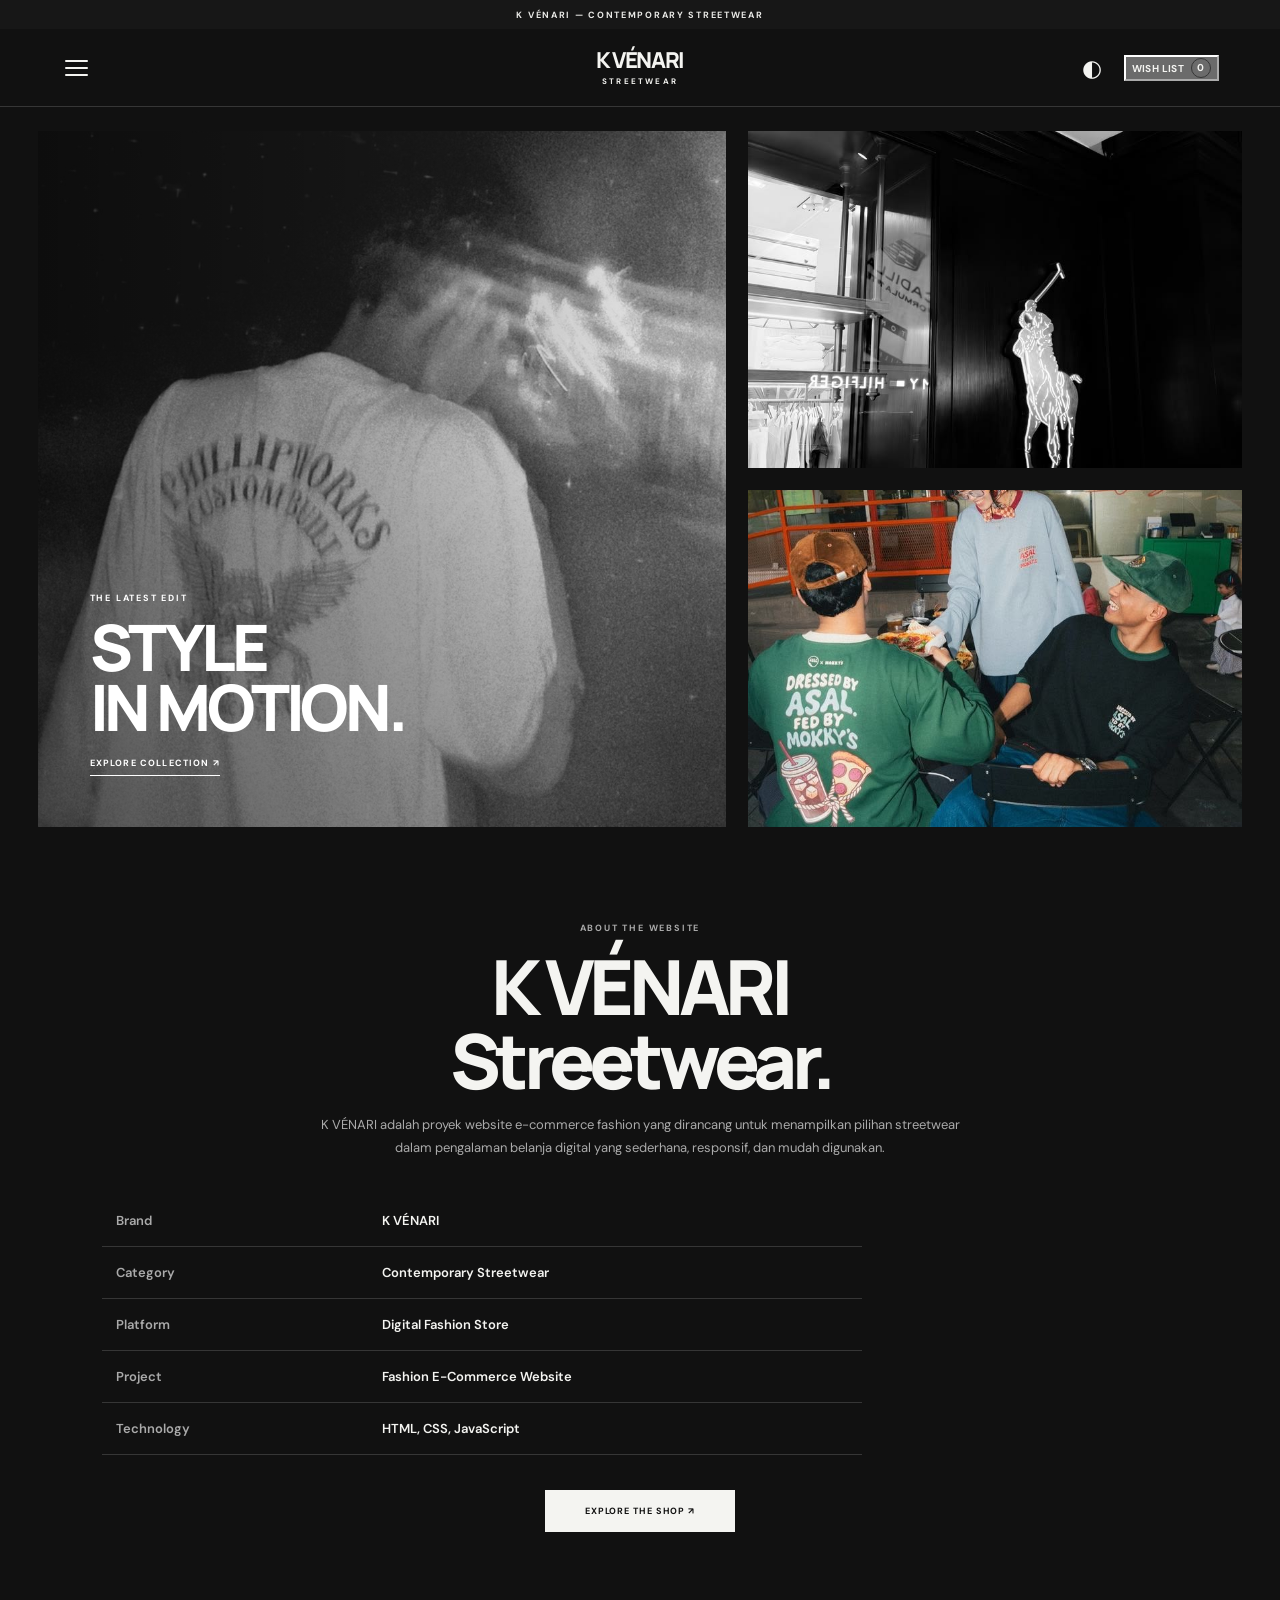
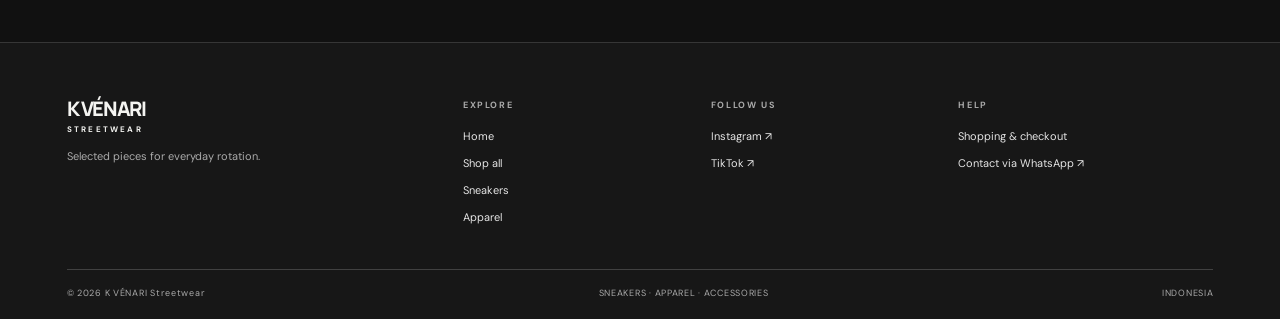
==== commit 7a6bba07: "Add files via upload" ====
--- a/index.html
+++ b/index.html
@@ -13,7 +13,7 @@
   <a class="wordmark header-wordmark" href="index.html">K VÉNARI<span>STREETWEAR</span></a>
   <div class="header-actions">
     <button class="icon-button" id="theme-toggle" aria-label="Ubah tema">◐</button>
-    <button class="bag-link" id="bag-open" aria-label="Buka keranjang">BAG <span id="bag-count">0</span></button>
+    <button class="bag-link" id="bag-open" aria-label="Buka Wish List">WISH LIST <span id="bag-count">0</span></button>
   </div>
 </header>
 <div class="menu-overlay" id="menu-overlay" aria-hidden="true">
@@ -28,8 +28,8 @@
   </nav>
 </div><main class="home-page"><section class="home-campaigns">
 <a class="campaign campaign-main" href="shop.html"><img src="Campaign.jpg" alt="K VÉNARI campaign" fetchpriority="high"><span class="campaign-shade"></span><span class="campaign-copy"><small>THE LATEST EDIT</small><strong>STYLE<br>IN MOTION.</strong><span class="text-link">EXPLORE COLLECTION ↗</span></span></a>
-<div class="campaign-side"><a class="campaign campaign-small" href="shop.html?category=Apparel" aria-label="Explore apparel"><img src="Campaign2.jpg" alt="K VÉNARI apparel campaign" loading="lazy"></a><a class="campaign campaign-small" href="shop.html?category=Sneakers" aria-label="Explore streetwear"><img src="Campaign 3.jpg" alt="K VÉNARI streetwear campaign" loading="lazy"></a></div>
-</section><section class="home-intro"><p class="eyebrow">K VÉNARI / CONTEMPORARY STREETWEAR</p><h1>Find your own<br>everyday uniform.</h1><p>Selected sneakers, apparel and pieces for your rotation.</p><a class="button button-dark" href="shop.html">EXPLORE THE SHOP ↗</a></section></main><footer class="site-footer">
+<div class="campaign-side"><div class="campaign campaign-small"><img src="Campaign2.jpg" alt="K VÉNARI campaign 02" loading="lazy"></div><div class="campaign campaign-small"><img src="Campaign 3.jpg" alt="K VÉNARI campaign 03" loading="lazy"></div></div>
+</section><section class="home-intro"><p class="eyebrow">ABOUT THE WEBSITE</p><h1>K VÉNARI<br>Streetwear.</h1><p>K VÉNARI adalah proyek website e-commerce fashion yang dirancang untuk menampilkan pilihan streetwear dalam pengalaman belanja digital yang sederhana, responsif, dan mudah digunakan.</p><div class="about-table-wrap"><table class="about-table"><tbody><tr><th>Brand</th><td>K VÉNARI</td></tr><tr><th>Category</th><td>Contemporary Streetwear</td></tr><tr><th>Platform</th><td>Digital Fashion Store</td></tr><tr><th>Project</th><td>Fashion E-Commerce Website</td></tr><tr><th>Technology</th><td>HTML, CSS, JavaScript</td></tr></tbody></table></div><a class="button button-dark" href="shop.html">EXPLORE THE SHOP ↗</a></section></main><footer class="site-footer">
   <div class="footer-main">
     <div><a class="wordmark footer-wordmark" href="index.html">K VÉNARI<span>STREETWEAR</span></a><p>Selected pieces for everyday rotation.</p></div>
     <div class="footer-column"><strong>EXPLORE</strong><a href="index.html">Home</a><a href="shop.html">Shop all</a><a href="shop.html?category=Sneakers">Sneakers</a><a href="shop.html?category=Apparel">Apparel</a></div>
@@ -39,4 +39,4 @@
   <div class="footer-bottom"><span>© <span id="year"></span> K VÉNARI Streetwear</span><span>SNEAKERS · APPAREL · ACCESSORIES</span><span>INDONESIA</span></div>
 </footer>
 <div class="toast" id="toast" role="status" aria-live="polite"></div>
-<div class="bag-drawer" id="bag-drawer" aria-hidden="true"><section class="bag-panel" role="dialog" aria-modal="true" aria-label="Shopping bag"><div class="bag-panel-head"><h2>Your bag <span id="drawer-count">(0)</span></h2><button class="bag-close" id="bag-close" aria-label="Tutup keranjang">×</button></div><div id="bag-items"></div><div class="bag-footer" id="bag-footer"></div></section></div></body></html>+<div class="bag-drawer" id="bag-drawer" aria-hidden="true"><section class="bag-panel" role="dialog" aria-modal="true" aria-label="Wish List"><div class="bag-panel-head"><h2>Wish List <span id="drawer-count">(0)</span></h2><button class="bag-close" id="bag-close" aria-label="Tutup keranjang">×</button></div><div id="bag-items"></div><div class="bag-footer" id="bag-footer"></div></section></div></body></html>
--- a/style.css
+++ b/style.css
@@ -1146,3 +1146,26 @@
 .product-image img { background: var(--surface); }
 .field input, .field textarea, .field select, .modal-options select, .modal-quantity input { color: var(--text); background: var(--surface); border-color: var(--line); }
 .field input::placeholder, .field textarea::placeholder { color: var(--muted); }
+
+
+/* K VÉNARI final refinement */
+.home-campaigns{display:grid;grid-template-columns:minmax(0,1.35fr) minmax(0,.85fr);gap:24px;padding:24px 3% 0;min-height:0}
+.home-campaigns .campaign-main{min-height:640px}
+.home-campaigns .campaign-side{display:grid;grid-template-columns:1fr;grid-template-rows:minmax(300px, .85fr) minmax(360px,1.15fr);gap:24px;min-height:0}
+.home-campaigns .campaign-small{min-height:0;position:relative;cursor:default;pointer-events:none}
+.home-campaigns .campaign-small img{object-fit:cover}
+.home-intro{max-width:none;padding:100px 8% 110px}
+.home-intro>p:not(.eyebrow){max-width:650px;line-height:1.8;color:var(--muted)}
+.about-table-wrap{max-width:760px;margin:35px 0}
+.about-table{width:100%;border-collapse:collapse;text-align:left;font-size:13px}
+.about-table th,.about-table td{padding:17px 14px;border-bottom:1px solid var(--line)}
+.about-table th{width:35%;font-weight:600;color:var(--muted)}
+.about-table td{font-weight:600}
+.product-image{background:var(--soft)!important}
+.product-image img{background:transparent!important;mix-blend-mode:normal!important;object-fit:contain}
+.modal-main-image{background:var(--soft)!important}
+.modal-main-image img,.modal-thumb img,.bag-line img{mix-blend-mode:normal!important}
+.modal-purchase-actions{display:grid;grid-template-columns:1fr 1fr;gap:9px;margin-top:12px}
+.modal-purchase-actions .button{width:100%;margin:0}
+.bag-link{font-size:10px;letter-spacing:.04em}
+@media(max-width:700px){.home-campaigns{display:flex;flex-direction:column;padding:14px 4%;gap:16px}.home-campaigns .campaign-main{min-height:430px}.home-campaigns .campaign-side{display:grid;grid-template-columns:1fr 1fr;grid-template-rows:260px;gap:16px}.home-intro{padding:70px 6%}.about-table th,.about-table td{padding:13px 9px;font-size:12px}.modal-purchase-actions{grid-template-columns:1fr}.bag-link{font-size:9px}}
--- a/components.css
+++ b/components.css
@@ -27,3 +27,8 @@
 .bag-footer .button{width:100%;margin-top:10px}
 .bag-empty{padding:35px 0;color:var(--muted);font-size:13px}
 .form-message{font-size:12px;line-height:1.6;padding:12px;background:var(--soft);margin-top:12px}
+
+/* Theme-aware product imagery and Wish List panel */
+.bag-panel,.product-modal-panel{background:var(--bg);color:var(--text)}
+.bag-line img,.modal-thumb img{background:var(--soft)}
+.bag-remove{cursor:pointer;color:var(--muted)}
